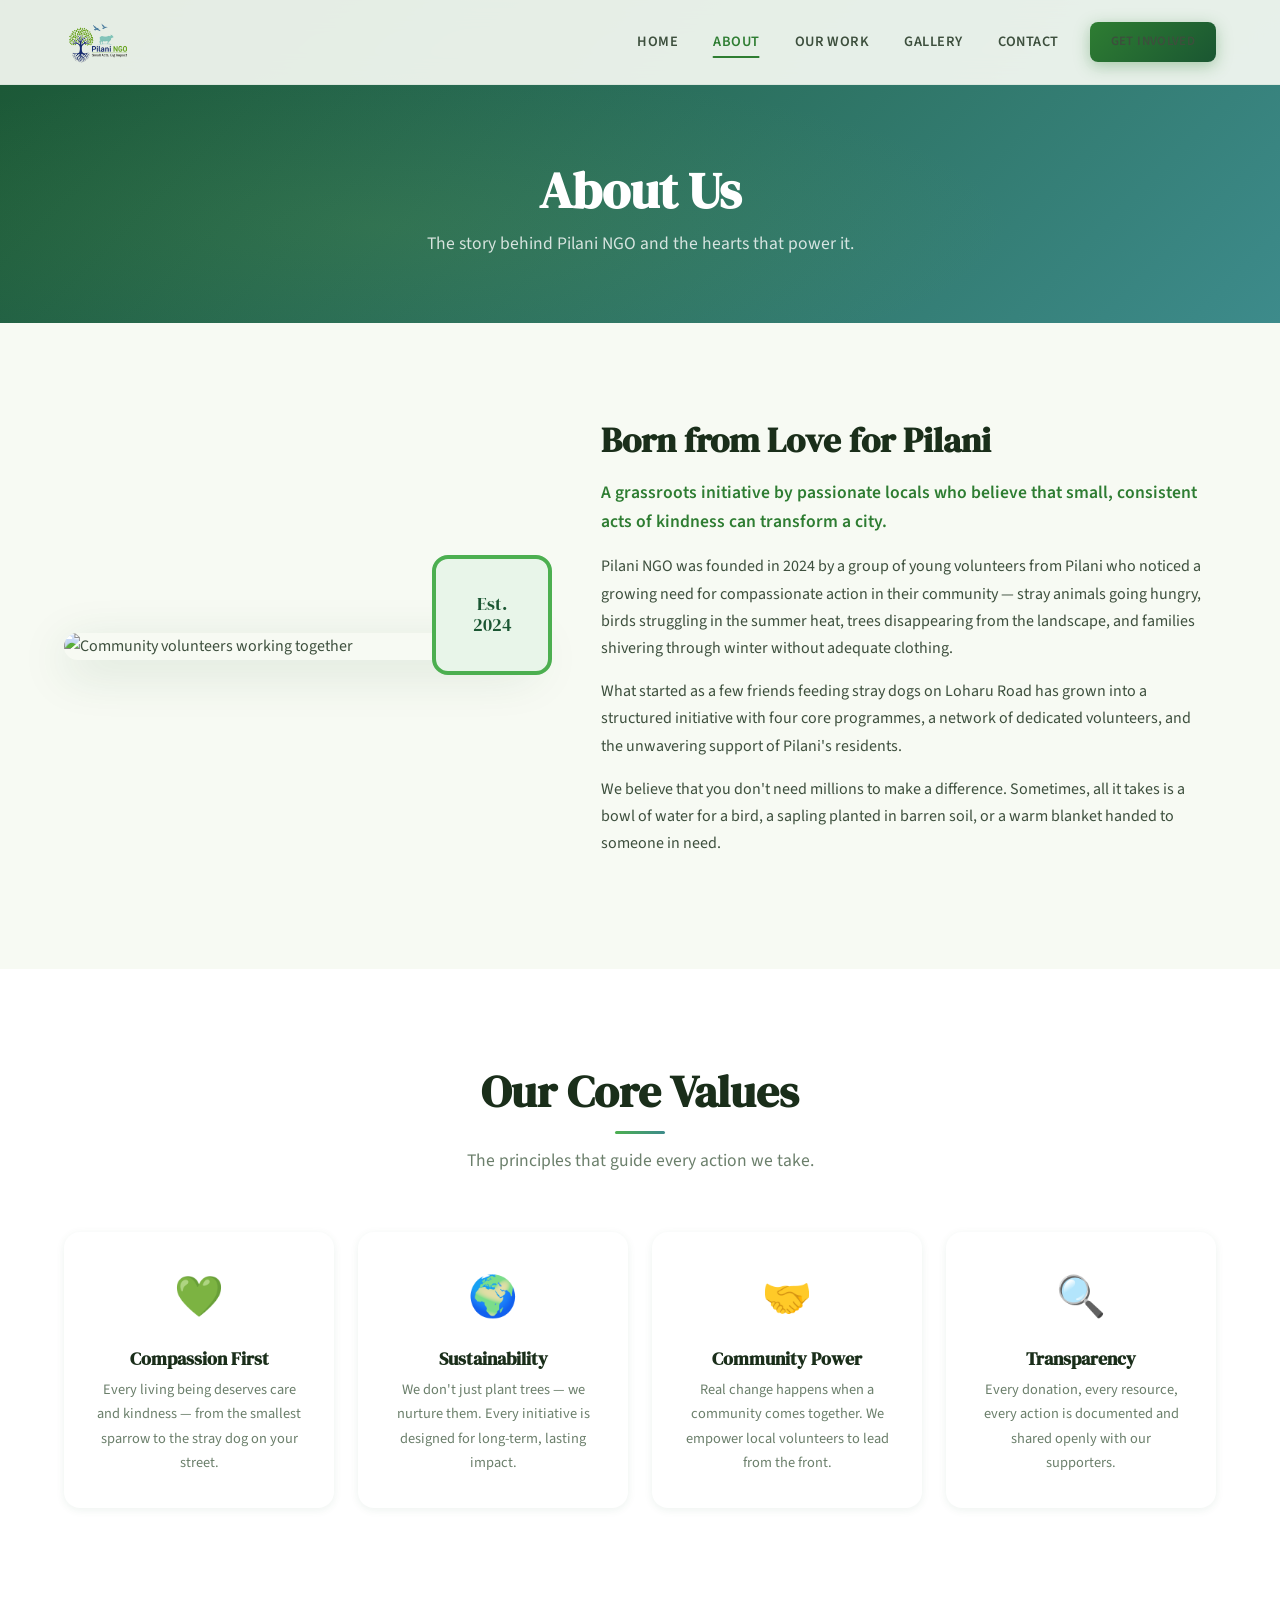
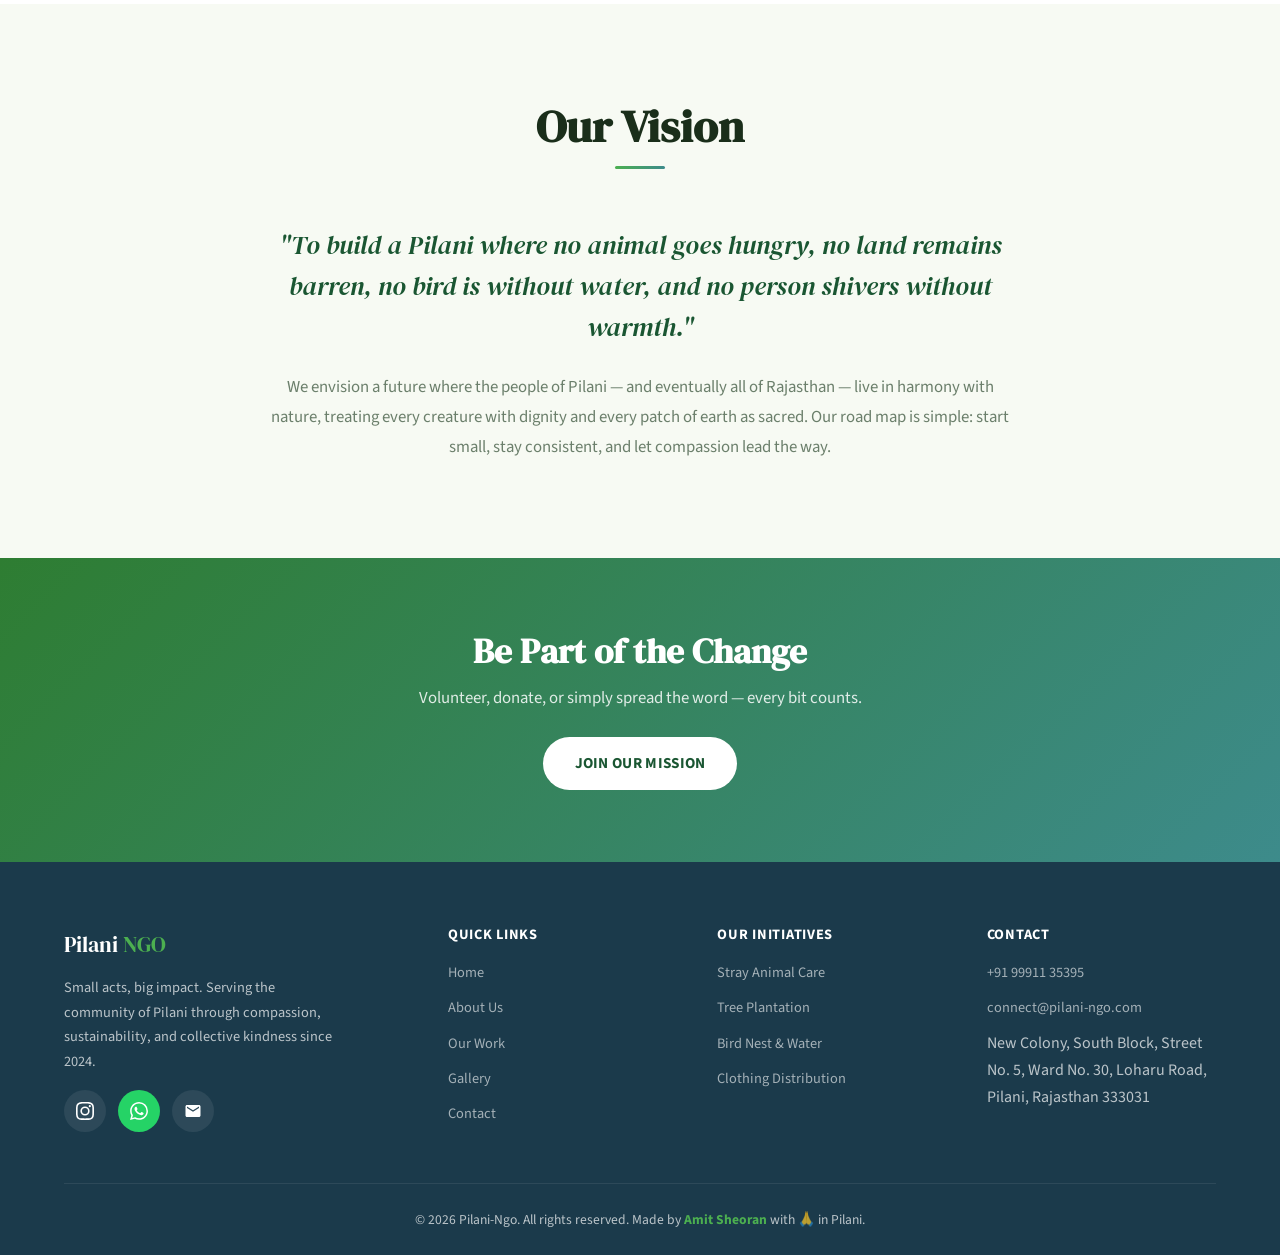
==== about.html @ 616c3ffb "Add files via upload" ====
<!DOCTYPE html>
<html lang="en">
<head>
  <meta charset="UTF-8">
  <meta name="viewport" content="width=device-width, initial-scale=1.0">
  <meta name="description" content="Learn about Pilani NGO — our story, mission, vision, and the values that drive our community work in Pilani, Rajasthan.">
  <title>About Us — Pilani NGO</title>
  <link rel="stylesheet" href="style.css">
  <link rel="icon" href="logo.png">
</head>
<body>
  <header class="site-header" role="banner">
    <div class="header-inner">
      <a href="index.html" class="logo" aria-label="Pilani NGO Home">
        <img src="logo.png" alt="Pilani NGO Logo">
      </a>
      <nav class="main-nav" role="navigation" aria-label="Main navigation">
        <a href="index.html">Home</a><a href="about.html">About</a><a href="work.html">Our Work</a><a href="gallery.html">Gallery</a><a href="contact.html">Contact</a>
        <span class="nav-cta"><a href="contact.html" class="btn btn-primary">Get Involved</a></span>
      </nav>
      <button class="hamburger" aria-label="Toggle navigation menu"><span></span><span></span><span></span></button>
    </div>
    <div class="nav-overlay"></div>
  </header>

  <section class="page-hero">
    <div class="page-hero-content"><h1>About Us</h1><p>The story behind Pilani NGO and the hearts that power it.</p></div>
  </section>

  <section class="section-padding">
    <div class="container">
      <div class="about-grid">
        <div class="about-image fade-in-left">
          <img src="https://images.unsplash.com/photo-1559027615-cd4628902d4a?w=600&q=80" alt="Community volunteers working together">
          <div class="about-image-accent">Est.<br>2024</div>
        </div>
        <div class="about-text fade-in-right">
          <h2>Born from Love for Pilani</h2>
          <p class="lead">A grassroots initiative by passionate locals who believe that small, consistent acts of kindness can transform a city.</p>
          <p>Pilani NGO was founded in 2024 by a group of young volunteers from Pilani who noticed a growing need for compassionate action in their community — stray animals going hungry, birds struggling in the summer heat, trees disappearing from the landscape, and families shivering through winter without adequate clothing.</p>
          <p>What started as a few friends feeding stray dogs on Loharu Road has grown into a structured initiative with four core programmes, a network of dedicated volunteers, and the unwavering support of Pilani's residents.</p>
          <p>We believe that you don't need millions to make a difference. Sometimes, all it takes is a bowl of water for a bird, a sapling planted in barren soil, or a warm blanket handed to someone in need.</p>
        </div>
      </div>
    </div>
  </section>

  <section class="section-padding" style="background:var(--white);">
    <div class="container">
      <div class="section-heading fade-in"><h2>Our Core Values</h2><p>The principles that guide every action we take.</p></div>
      <div class="values-grid">
        <div class="value-card fade-in"><div class="value-icon">💚</div><h3>Compassion First</h3><p>Every living being deserves care and kindness — from the smallest sparrow to the stray dog on your street.</p></div>
        <div class="value-card fade-in"><div class="value-icon">🌍</div><h3>Sustainability</h3><p>We don't just plant trees — we nurture them. Every initiative is designed for long-term, lasting impact.</p></div>
        <div class="value-card fade-in"><div class="value-icon">🤝</div><h3>Community Power</h3><p>Real change happens when a community comes together. We empower local volunteers to lead from the front.</p></div>
        <div class="value-card fade-in"><div class="value-icon">🔍</div><h3>Transparency</h3><p>Every donation, every resource, every action is documented and shared openly with our supporters.</p></div>
      </div>
    </div>
  </section>

  <section class="section-padding">
    <div class="container">
      <div class="section-heading fade-in"><h2>Our Vision</h2></div>
      <div style="max-width:750px; margin:0 auto; text-align:center;" class="fade-in">
        <blockquote style="font-family:var(--font-heading); font-style:italic; font-size:clamp(1.2rem,2.5vw,1.6rem); color:var(--green-dark); line-height:1.6; margin-bottom:1.5rem;">
          "To build a Pilani where no animal goes hungry, no land remains barren, no bird is without water, and no person shivers without warmth."
        </blockquote>
        <p style="color:var(--text-light); font-size:1.05rem; line-height:1.8;">We envision a future where the people of Pilani — and eventually all of Rajasthan — live in harmony with nature, treating every creature with dignity and every patch of earth as sacred. Our road map is simple: start small, stay consistent, and let compassion lead the way.</p>
      </div>
    </div>
  </section>

  <section class="cta-banner">
    <div class="container fade-in"><h2>Be Part of the Change</h2><p>Volunteer, donate, or simply spread the word — every bit counts.</p><a href="contact.html" class="btn btn-white">Join Our Mission</a></div>
  </section>

  <footer class="site-footer" role="contentinfo">
    <div class="container">
      <div class="footer-grid">
        <div class="footer-brand">
          <div class="logo-text">Pilani <span class="green">NGO</span></div>
          <p>Small acts, big impact. Serving the community of Pilani through compassion, sustainability, and collective kindness since 2024.</p>
          <div class="social-icons" style="margin-top:1rem;">
            <a href="https://www.instagram.com/pilani_ngo" target="_blank" class="social-icon" aria-label="Instagram"><svg viewBox="0 0 24 24"><path d="M12 2.163c3.204 0 3.584.012 4.85.07 3.252.148 4.771 1.691 4.919 4.919.058 1.265.069 1.645.069 4.849 0 3.205-.012 3.584-.069 4.849-.149 3.225-1.664 4.771-4.919 4.919-1.266.058-1.644.07-4.85.07-3.204 0-3.584-.012-4.849-.07-3.26-.149-4.771-1.699-4.919-4.92-.058-1.265-.07-1.644-.07-4.849 0-3.204.013-3.583.07-4.849.149-3.227 1.664-4.771 4.919-4.919 1.266-.057 1.645-.069 4.849-.069zM12 0C8.741 0 8.333.014 7.053.072 2.695.272.273 2.69.073 7.052.014 8.333 0 8.741 0 12c0 3.259.014 3.668.072 4.948.2 4.358 2.618 6.78 6.98 6.98C8.333 23.986 8.741 24 12 24c3.259 0 3.668-.014 4.948-.072 4.354-.2 6.782-2.618 6.979-6.98.059-1.28.073-1.689.073-4.948 0-3.259-.014-3.667-.072-4.947-.196-4.354-2.617-6.78-6.979-6.98C15.668.014 15.259 0 12 0zm0 5.838a6.162 6.162 0 100 12.324 6.162 6.162 0 000-12.324zM12 16a4 4 0 110-8 4 4 0 010 8zm6.406-11.845a1.44 1.44 0 100 2.881 1.44 1.44 0 000-2.881z"/></svg></a>
            <a href="https://wa.me/919991135395" class="social-icon" aria-label="WhatsApp" style="background:#25D366;"><svg viewBox="0 0 24 24"><path d="M17.472 14.382c-.297-.149-1.758-.867-2.03-.967-.273-.099-.471-.148-.67.15-.197.297-.767.966-.94 1.164-.173.199-.347.223-.644.075-.297-.15-1.255-.463-2.39-1.475-.883-.788-1.48-1.761-1.653-2.059-.173-.297-.018-.458.13-.606.134-.133.298-.347.446-.52.149-.174.198-.298.298-.497.099-.198.05-.371-.025-.52-.075-.149-.669-1.612-.916-2.207-.242-.579-.487-.5-.669-.51-.173-.008-.371-.01-.57-.01-.198 0-.52.074-.792.372-.272.297-1.04 1.016-1.04 2.479 0 1.462 1.065 2.875 1.213 3.074.149.198 2.096 3.2 5.077 4.487.709.306 1.262.489 1.694.625.712.227 1.36.195 1.871.118.571-.085 1.758-.719 2.006-1.413.248-.694.248-1.289.173-1.413-.074-.124-.272-.198-.57-.347m-5.421 7.403h-.004a9.87 9.87 0 01-5.031-1.378l-.361-.214-3.741.982.998-3.648-.235-.374a9.86 9.86 0 01-1.51-5.26c.001-5.45 4.436-9.884 9.888-9.884 2.64 0 5.122 1.03 6.988 2.898a9.825 9.825 0 012.893 6.994c-.003 5.45-4.437 9.884-9.885 9.884m8.413-18.297A11.815 11.815 0 0012.05 0C5.495 0 .16 5.335.157 11.892c0 2.096.547 4.142 1.588 5.945L.057 24l6.305-1.654a11.882 11.882 0 005.683 1.448h.005c6.554 0 11.89-5.335 11.893-11.893a11.821 11.821 0 00-3.48-8.413z"/></svg></a>
            <a href="mailto:connect@pilani-ngo.com" class="social-icon" aria-label="Email"><svg viewBox="0 0 24 24"><path d="M20 4H4c-1.1 0-2 .9-2 2v12c0 1.1.9 2 2 2h16c1.1 0 2-.9 2-2V6c0-1.1-.9-2-2-2zm0 4l-8 5-8-5V6l8 5 8-5v2z"/></svg></a>
          </div>
        </div>
        <div class="footer-col">
          <h4>Quick Links</h4>
          <ul><li><a href="index.html">Home</a></li><li><a href="about.html">About Us</a></li><li><a href="work.html">Our Work</a></li><li><a href="gallery.html">Gallery</a></li><li><a href="contact.html">Contact</a></li></ul>
        </div>
        <div class="footer-col">
          <h4>Our Initiatives</h4>
          <ul><li><a href="work.html">Stray Animal Care</a></li><li><a href="work.html">Tree Plantation</a></li><li><a href="work.html">Bird Nest & Water</a></li><li><a href="work.html">Clothing Distribution</a></li></ul>
        </div>
        <div class="footer-col">
          <h4>Contact</h4>
          <ul>
            <li><a href="tel:+919991135395">+91 99911 35395</a></li>
            <li><a href="mailto:connect@pilani-ngo.com">connect@pilani-ngo.com</a></li>
            <li>New Colony, South Block, Street No. 5, Ward No. 30, Loharu Road, Pilani, Rajasthan 333031</li>
          </ul>
        </div>
      </div>
      <div class="footer-bottom">
        <p>&copy; 2026 Pilani-Ngo. All rights reserved. Made by <a href="https://www.linkedin.com/in/amit-sheoran" target="_blank">Amit Sheoran</a> with 🙏 in Pilani.</p>
      </div>
    </div>
  </footer>
  <script src="script.js"></script></body></html>
---- style.css ----
/* ═══════════════════════════════════════════════
   PILANI NGO — "Small Acts, Big Impact"
   Nature-inspired design with earthy greens & teals
   ═══════════════════════════════════════════════ */

@import url('https://fonts.googleapis.com/css2?family=DM+Serif+Display:ital@0;1&family=Source+Sans+3:wght@300;400;600;700&display=swap');

:root {
  --green-dark: #1a5632;
  --green: #2E7D32;
  --green-light: #4CAF50;
  --green-pale: #e8f5e9;
  --teal: #3d8b8b;
  --teal-light: #5ba4a4;
  --navy: #1B3A4B;
  --lime: #7CB342;
  --cream: #f7faf3;
  --white: #ffffff;
  --text-dark: #1a2e1a;
  --text-body: #3d4f3d;
  --text-light: #6b7f6b;
  --shadow-sm: 0 2px 8px rgba(26,86,50,0.08);
  --shadow-md: 0 6px 24px rgba(26,86,50,0.12);
  --shadow-lg: 0 12px 48px rgba(26,86,50,0.15);
  --radius-sm: 8px;
  --radius-md: 16px;
  --radius-lg: 24px;
  --radius-xl: 40px;
  --font-heading: 'DM Serif Display', Georgia, serif;
  --font-body: 'Source Sans 3', 'Segoe UI', sans-serif;
  --transition: 0.35s cubic-bezier(0.25, 0.46, 0.45, 0.94);
  --max-width: 1200px;
}

*, *::before, *::after { margin: 0; padding: 0; box-sizing: border-box; }

html { scroll-behavior: smooth; font-size: 16px; }

body {
  font-family: var(--font-body);
  color: var(--text-body);
  background: var(--cream);
  line-height: 1.7;
  -webkit-font-smoothing: antialiased;
  overflow-x: hidden;
}

img { max-width: 100%; height: auto; display: block; }
a { color: var(--green); text-decoration: none; transition: color var(--transition); }
a:hover { color: var(--green-dark); }
h1,h2,h3,h4,h5 { font-family: var(--font-heading); color: var(--text-dark); line-height: 1.2; }

.container { width: 90%; max-width: var(--max-width); margin: 0 auto; }
.section-padding { padding: 6rem 0; }

/* ── Section Headings ─────────────────────── */
.section-heading { text-align: center; margin-bottom: 3.5rem; }
.section-heading h2 {
  font-size: clamp(1.8rem, 4vw, 2.8rem);
  margin-bottom: 0.75rem;
}
.section-heading h2::after {
  content: ''; display: block; width: 50px; height: 3px;
  background: linear-gradient(90deg, var(--green-light), var(--teal));
  margin: 0.75rem auto 0; border-radius: 2px;
}
.section-heading p { color: var(--text-light); font-size: 1.1rem; max-width: 580px; margin: 0 auto; }

/* ── Buttons ──────────────────────────────── */
.btn {
  display: inline-flex; align-items: center; gap: 0.5rem;
  padding: 0.85rem 2rem; border-radius: var(--radius-xl);
  font-family: var(--font-body); font-size: 0.95rem; font-weight: 700;
  letter-spacing: 0.02em; cursor: pointer; border: none;
  transition: all var(--transition); text-transform: uppercase;
}
.btn-primary {
  background: linear-gradient(135deg, var(--green), var(--green-dark));
  color: var(--white); box-shadow: 0 4px 16px rgba(46,125,50,0.35);
}
.btn-primary:hover { transform: translateY(-2px); box-shadow: 0 6px 24px rgba(46,125,50,0.45); color: var(--white); }
.btn-outline { background: transparent; color: var(--green); border: 2px solid var(--green); }
.btn-outline:hover { background: var(--green); color: var(--white); }
.btn-white { background: var(--white); color: var(--green-dark); }
.btn-white:hover { background: var(--cream); transform: translateY(-2px); }

/* ── Animations ───────────────────────────── */
.fade-in { opacity: 0; transform: translateY(30px); transition: opacity 0.7s ease, transform 0.7s ease; }
.fade-in.visible { opacity: 1; transform: translateY(0); }
.fade-in-left { opacity: 0; transform: translateX(-40px); transition: opacity 0.7s ease, transform 0.7s ease; }
.fade-in-left.visible { opacity: 1; transform: translateX(0); }
.fade-in-right { opacity: 0; transform: translateX(40px); transition: opacity 0.7s ease, transform 0.7s ease; }
.fade-in-right.visible { opacity: 1; transform: translateX(0); }

/* ═══════════════════════════════════════════════
   HEADER
   ═══════════════════════════════════════════════ */
.site-header {
  position: fixed; top: 0; left: 0; right: 0; z-index: 1000;
  background: rgba(247, 250, 243, 0.92); backdrop-filter: blur(14px);
  -webkit-backdrop-filter: blur(14px);
  border-bottom: 1px solid rgba(26,86,50,0.06);
  transition: all var(--transition);
}
.site-header.scrolled { box-shadow: var(--shadow-md); }

.header-inner {
  display: flex; align-items: center; justify-content: space-between;
  padding: 0.5rem 0; max-width: var(--max-width); width: 90%; margin: 0 auto;
}
.logo { display: flex; align-items: center; gap: 0.5rem; }
.logo img { height: 68px; width: auto; }
.logo-text { font-family: var(--font-heading); font-size: 1.35rem; color: var(--navy); }
.logo-text .green { color: var(--green-light); }

.main-nav { display: flex; align-items: center; gap: 0.2rem; }
.main-nav a {
  padding: 0.5rem 1rem; color: var(--text-body); font-size: 0.9rem;
  font-weight: 600; letter-spacing: 0.03em; text-transform: uppercase;
  border-radius: var(--radius-sm); transition: all var(--transition); position: relative;
}
.main-nav a::after {
  content: ''; position: absolute; bottom: 4px; left: 50%;
  transform: translateX(-50%); width: 0; height: 2px;
  background: var(--green); border-radius: 1px; transition: width var(--transition);
}
.main-nav a:hover::after, .main-nav a.active::after { width: 60%; }
.main-nav a.active { color: var(--green); }
.nav-cta { margin-left: 0.75rem; }
.nav-cta .btn { padding: 0.55rem 1.3rem; font-size: 0.8rem; }

.hamburger {
  display: none; flex-direction: column; gap: 5px; cursor: pointer;
  background: none; border: none; padding: 8px; z-index: 1001;
}
.hamburger span { display: block; width: 26px; height: 2.5px; background: var(--navy); border-radius: 2px; transition: all 0.3s ease; }
.hamburger.active span:nth-child(1) { transform: rotate(45deg) translate(5px, 5px); }
.hamburger.active span:nth-child(2) { opacity: 0; }
.hamburger.active span:nth-child(3) { transform: rotate(-45deg) translate(6px, -6px); }

@media (max-width: 768px) {
  .hamburger { display: flex; }
  .main-nav {
    position: fixed; top: 0; right: -100%; width: 75%; max-width: 320px;
    height: 100vh; background: var(--cream); flex-direction: column;
    align-items: flex-start; padding: 5rem 2rem 2rem; gap: 0.25rem;
    box-shadow: -4px 0 30px rgba(0,0,0,0.15);
    transition: right 0.4s cubic-bezier(0.25,0.46,0.45,0.94);
  }
  .main-nav.open { right: 0; }
  .main-nav a { font-size: 1rem; padding: 0.75rem 0.5rem; width: 100%; }
  .nav-cta { margin-left: 0; margin-top: 1rem; width: 100%; }
  .nav-cta .btn { width: 100%; justify-content: center; }
  .nav-overlay { display: none; position: fixed; inset: 0; background: rgba(0,0,0,0.4); z-index: 999; }
  .nav-overlay.show { display: block; }
}

/* ═══════════════════════════════════════════════
   HERO
   ═══════════════════════════════════════════════ */
.hero {
  position: relative; min-height: 100vh; display: flex;
  align-items: center; overflow: hidden;
}
.hero-bg {
  position: absolute; inset: 0;
  background: linear-gradient(135deg, #1a5632 0%, #2E7D32 30%, #3d8b8b 70%, #4CAF50 100%);
}
.hero-bg::before {
  content: ''; position: absolute; inset: 0;
  background:
    radial-gradient(ellipse at 20% 80%, rgba(124,179,66,0.15) 0%, transparent 50%),
    radial-gradient(ellipse at 80% 20%, rgba(61,139,139,0.2) 0%, transparent 50%);
}
/* Floating leaf particles */
.hero-bg::after {
  content: '🌿'; position: absolute; font-size: 8rem; opacity: 0.04;
  top: 10%; right: 5%; animation: floatLeaf 8s ease-in-out infinite;
  pointer-events: none;
}
@keyframes floatLeaf {
  0%, 100% { transform: translateY(0) rotate(0deg); }
  50% { transform: translateY(-20px) rotate(8deg); }
}

.hero-inner {
  position: relative; z-index: 2; display: grid;
  grid-template-columns: 1fr 1fr; gap: 4rem; align-items: center;
  max-width: var(--max-width); width: 90%; margin: 0 auto;
  padding: 6rem 0 4rem;
}
.hero-content { animation: heroFade 1.2s ease forwards; }
@keyframes heroFade { from { opacity: 0; transform: translateY(30px); } to { opacity: 1; transform: translateY(0); } }

.hero-badge {
  display: inline-flex; align-items: center; gap: 0.4rem;
  padding: 0.4rem 1rem; background: rgba(255,255,255,0.12);
  border: 1px solid rgba(255,255,255,0.2); border-radius: var(--radius-xl);
  color: rgba(255,255,255,0.9); font-size: 0.85rem; font-weight: 600;
  margin-bottom: 1.25rem; letter-spacing: 0.03em;
}
.hero h1 {
  font-size: clamp(2.4rem, 5vw, 3.6rem); color: var(--white);
  margin-bottom: 1rem; line-height: 1.1;
}
.hero h1 em { color: var(--lime); font-style: italic; }
.hero-subtitle {
  font-size: 1.15rem; color: rgba(255,255,255,0.85);
  margin-bottom: 2rem; font-weight: 300; line-height: 1.7; max-width: 480px;
}
.hero-buttons { display: flex; gap: 1rem; flex-wrap: wrap; }

.hero-image {
  display: flex; justify-content: center; align-items: center;
  animation: heroFade 1.4s ease forwards;
}
.hero-image img {
  max-width: 380px; width: 100%; filter: drop-shadow(0 20px 40px rgba(0,0,0,0.2));
  animation: floatLogo 4s ease-in-out infinite;
}
@keyframes floatLogo {
  0%, 100% { transform: translateY(0); }
  50% { transform: translateY(-12px); }
}

.hero-stats {
  position: relative; z-index: 2; display: grid;
  grid-template-columns: repeat(4, 1fr); gap: 1.5rem;
  max-width: var(--max-width); width: 90%; margin: -3rem auto 0;
  padding: 0 0 2rem;
}
.stat-card {
  background: rgba(255,255,255,0.12); backdrop-filter: blur(10px);
  border: 1px solid rgba(255,255,255,0.15); border-radius: var(--radius-md);
  padding: 1.5rem; text-align: center; transition: all var(--transition);
}
.stat-card:hover { background: rgba(255,255,255,0.18); transform: translateY(-3px); }
.stat-number { font-family: var(--font-heading); font-size: 2.2rem; color: var(--white); }
.stat-label { color: rgba(255,255,255,0.7); font-size: 0.85rem; font-weight: 600; text-transform: uppercase; letter-spacing: 0.05em; }

@media (max-width: 768px) {
  .hero-inner { grid-template-columns: 1fr; text-align: center; padding: 8rem 0 3rem; gap: 2rem; }
  .hero-subtitle { margin: 0 auto 2rem; }
  .hero-buttons { justify-content: center; }
  .hero-image img { max-width: 240px; }
  .hero-stats { grid-template-columns: repeat(2, 1fr); margin-top: -2rem; }
}

/* ═══════════════════════════════════════════════
   PAGE HERO (inner pages)
   ═══════════════════════════════════════════════ */
.page-hero {
  position: relative; padding: 10rem 0 4rem; text-align: center; overflow: hidden;
  background: linear-gradient(135deg, var(--green-dark) 0%, var(--teal) 100%);
}
.page-hero::before {
  content: ''; position: absolute; inset: 0;
  background: radial-gradient(ellipse at 30% 70%, rgba(124,179,66,0.12) 0%, transparent 50%);
}
.page-hero-content { position: relative; z-index: 2; animation: heroFade 1s ease forwards; }
.page-hero h1 { font-size: clamp(2rem, 4.5vw, 3.2rem); color: var(--white); margin-bottom: 0.5rem; }
.page-hero p { color: rgba(255,255,255,0.8); font-size: 1.1rem; }

/* ═══════════════════════════════════════════════
   MISSION CARDS
   ═══════════════════════════════════════════════ */
.mission-grid {
  display: grid; grid-template-columns: repeat(auto-fit, minmax(260px, 1fr)); gap: 2rem;
}
.mission-card {
  background: var(--white); border-radius: var(--radius-lg); overflow: hidden;
  box-shadow: var(--shadow-sm); transition: all var(--transition); position: relative;
}
.mission-card::before {
  content: ''; position: absolute; top: 0; left: 0; right: 0; height: 4px;
  background: linear-gradient(90deg, var(--green-light), var(--teal));
  transform: scaleX(0); transform-origin: left; transition: transform var(--transition);
}
.mission-card:hover::before { transform: scaleX(1); }
.mission-card:hover { transform: translateY(-6px); box-shadow: var(--shadow-lg); }

.mission-card-img { height: 200px; overflow: hidden; }
.mission-card-img img { width: 100%; height: 100%; object-fit: cover; transition: transform 0.5s ease; }
.mission-card:hover .mission-card-img img { transform: scale(1.06); }

.mission-card-body { padding: 1.5rem; }
.mission-card-icon {
  width: 50px; height: 50px; border-radius: 50%;
  background: var(--green-pale); display: flex; align-items: center;
  justify-content: center; margin-bottom: 1rem; font-size: 1.4rem;
}
.mission-card h3 { font-size: 1.2rem; margin-bottom: 0.5rem; }
.mission-card p { color: var(--text-light); font-size: 0.95rem; line-height: 1.6; }

/* ═══════════════════════════════════════════════
   IMPACT / STATS SECTION
   ═══════════════════════════════════════════════ */
.impact-section {
  background: linear-gradient(135deg, var(--green-dark), var(--teal));
  position: relative; overflow: hidden;
}
.impact-section::before {
  content: ''; position: absolute; top: -100px; right: -100px;
  width: 300px; height: 300px; border-radius: 50%;
  background: rgba(124,179,66,0.08);
}
.impact-grid {
  display: grid; grid-template-columns: repeat(auto-fit, minmax(200px, 1fr)); gap: 2rem;
}
.impact-card { text-align: center; padding: 2rem 1rem; }
.impact-number {
  font-family: var(--font-heading); font-size: clamp(2.5rem, 5vw, 3.5rem);
  color: var(--white); margin-bottom: 0.25rem;
}
.impact-label {
  color: rgba(255,255,255,0.7); font-size: 0.95rem; font-weight: 600;
  text-transform: uppercase; letter-spacing: 0.04em;
}

/* ═══════════════════════════════════════════════
   ABOUT PAGE
   ═══════════════════════════════════════════════ */
.about-grid {
  display: grid; grid-template-columns: 1fr 1.3fr; gap: 4rem; align-items: center;
}
.about-image { position: relative; }
.about-image img {
  border-radius: var(--radius-lg); box-shadow: var(--shadow-lg);
  width: 100%; height: auto; object-fit: cover;
}
.about-image-accent {
  position: absolute; bottom: -15px; right: -15px;
  width: 120px; height: 120px; border-radius: var(--radius-md);
  background: var(--green-pale); border: 4px solid var(--green-light);
  display: flex; align-items: center; justify-content: center;
  font-family: var(--font-heading); font-size: 1.1rem;
  color: var(--green-dark); text-align: center; line-height: 1.2; padding: 0.5rem;
}
.about-text h2 { font-size: clamp(1.6rem, 3vw, 2.2rem); margin-bottom: 1rem; }
.about-text .lead { font-size: 1.1rem; color: var(--green); font-weight: 600; margin-bottom: 1rem; }
.about-text p { margin-bottom: 1rem; }

.values-grid {
  display: grid; grid-template-columns: repeat(auto-fit, minmax(250px, 1fr)); gap: 1.5rem;
}
.value-card {
  background: var(--white); border-radius: var(--radius-md); padding: 2rem;
  box-shadow: var(--shadow-sm); text-align: center; transition: all var(--transition);
}
.value-card:hover { transform: translateY(-4px); box-shadow: var(--shadow-md); }
.value-icon { font-size: 2.5rem; margin-bottom: 1rem; }
.value-card h3 { font-size: 1.15rem; margin-bottom: 0.5rem; }
.value-card p { color: var(--text-light); font-size: 0.9rem; }

@media (max-width: 768px) {
  .about-grid { grid-template-columns: 1fr; gap: 2rem; }
}

/* ═══════════════════════════════════════════════
   GALLERY
   ═══════════════════════════════════════════════ */
.gallery-grid {
  display: grid; grid-template-columns: repeat(auto-fill, minmax(300px, 1fr)); gap: 1.25rem;
}
.gallery-item {
  position: relative; border-radius: var(--radius-md); overflow: hidden;
  cursor: pointer; aspect-ratio: 4/3;
}
.gallery-item img { width: 100%; height: 100%; object-fit: cover; transition: transform 0.5s ease; }
.gallery-item:hover img { transform: scale(1.06); }
.gallery-caption {
  position: absolute; bottom: 0; left: 0; right: 0;
  padding: 2.5rem 1rem 1rem;
  background: linear-gradient(transparent, rgba(26,86,50,0.85));
  color: var(--white); font-size: 0.9rem; font-weight: 600;
  transform: translateY(100%); transition: transform 0.4s ease;
}
.gallery-item:hover .gallery-caption { transform: translateY(0); }

/* Lightbox */
.lightbox {
  display: none; position: fixed; inset: 0; z-index: 2000;
  background: rgba(0,0,0,0.92); align-items: center; justify-content: center; padding: 2rem;
}
.lightbox.active { display: flex; }
.lightbox img { max-width: 90vw; max-height: 85vh; border-radius: var(--radius-md); animation: lbIn 0.3s ease; }
@keyframes lbIn { from { opacity: 0; transform: scale(0.9); } to { opacity: 1; transform: scale(1); } }
.lightbox-close {
  position: absolute; top: 1.5rem; right: 1.5rem; width: 44px; height: 44px;
  border-radius: 50%; background: rgba(255,255,255,0.1); border: none;
  cursor: pointer; display: flex; align-items: center; justify-content: center; transition: background 0.3s;
}
.lightbox-close:hover { background: rgba(255,255,255,0.2); }
.lightbox-close svg { width: 24px; height: 24px; stroke: var(--white); }
.lightbox-nav {
  position: absolute; top: 50%; transform: translateY(-50%);
  width: 48px; height: 48px; border-radius: 50%;
  background: rgba(255,255,255,0.1); border: none; cursor: pointer;
  display: flex; align-items: center; justify-content: center; transition: background 0.3s;
}
.lightbox-nav:hover { background: rgba(255,255,255,0.2); }
.lightbox-nav svg { width: 24px; height: 24px; stroke: var(--white); }
.lightbox-prev { left: 1.5rem; }
.lightbox-next { right: 1.5rem; }

/* ═══════════════════════════════════════════════
   CONTACT
   ═══════════════════════════════════════════════ */
.contact-grid { display: grid; grid-template-columns: 1.2fr 1fr; gap: 3rem; }
.contact-form {
  background: var(--white); border-radius: var(--radius-lg);
  padding: 2.5rem; box-shadow: var(--shadow-sm);
}
.form-group { margin-bottom: 1.25rem; }
.form-group label {
  display: block; font-size: 0.85rem; font-weight: 700; color: var(--text-dark);
  margin-bottom: 0.4rem; text-transform: uppercase; letter-spacing: 0.05em;
}
.form-group input, .form-group select, .form-group textarea {
  width: 100%; padding: 0.8rem 1rem; border: 2px solid #e0e8e0;
  border-radius: var(--radius-sm); font-family: var(--font-body);
  font-size: 0.95rem; color: var(--text-dark); background: var(--cream);
  transition: border-color var(--transition), box-shadow var(--transition);
}
.form-group input:focus, .form-group select:focus, .form-group textarea:focus {
  outline: none; border-color: var(--green); box-shadow: 0 0 0 3px rgba(46,125,50,0.12);
}
.form-group textarea { resize: vertical; min-height: 120px; }
.form-group .error-msg { color: #d44; font-size: 0.8rem; margin-top: 0.3rem; display: none; }
.form-group.error input, .form-group.error textarea { border-color: #d44; }
.form-group.error .error-msg { display: block; }
.form-row { display: grid; grid-template-columns: 1fr 1fr; gap: 1rem; }
.form-success { display: none; text-align: center; padding: 2rem; }
.form-success h3 { margin-bottom: 0.5rem; }
.form-success p { color: var(--text-light); }

.contact-sidebar h3 { font-size: 1.3rem; margin-bottom: 1.5rem; }
.contact-info-list { list-style: none; margin-bottom: 2rem; }
.contact-info-list li {
  display: flex; align-items: flex-start; gap: 0.75rem;
  margin-bottom: 1.25rem; font-size: 0.95rem;
}
.contact-info-list li .icon-circle {
  width: 42px; height: 42px; border-radius: 50%; background: var(--green-pale);
  display: flex; align-items: center; justify-content: center; flex-shrink: 0;
  font-size: 1.1rem;
}
.contact-info-list li strong {
  display: block; color: var(--text-dark); font-size: 0.8rem;
  text-transform: uppercase; letter-spacing: 0.04em;
}
.map-container { border-radius: var(--radius-md); overflow: hidden; box-shadow: var(--shadow-sm); margin-top: 1.5rem; }
.map-container iframe { width: 100%; height: 250px; border: 0; }

@media (max-width: 768px) {
  .contact-grid { grid-template-columns: 1fr; }
  .form-row { grid-template-columns: 1fr; }
}

/* ═══════════════════════════════════════════════
   CTA BANNER
   ═══════════════════════════════════════════════ */
.cta-banner {
  background: linear-gradient(135deg, var(--green), var(--teal));
  padding: 4.5rem 0; text-align: center;
}
.cta-banner h2 { color: var(--white); font-size: clamp(1.5rem, 3vw, 2.2rem); margin-bottom: 0.75rem; }
.cta-banner p { color: rgba(255,255,255,0.85); font-size: 1.05rem; margin-bottom: 1.5rem; }

/* ═══════════════════════════════════════════════
   TESTIMONIALS
   ═══════════════════════════════════════════════ */
.testimonial-grid {
  display: grid; grid-template-columns: repeat(auto-fit, minmax(300px, 1fr)); gap: 2rem;
}
.testimonial-card {
  background: var(--white); border-radius: var(--radius-lg);
  padding: 2rem; box-shadow: var(--shadow-sm); transition: all var(--transition);
}
.testimonial-card:hover { transform: translateY(-4px); box-shadow: var(--shadow-md); }
.testimonial-quote {
  font-family: var(--font-heading); font-style: italic; font-size: 1.05rem;
  color: var(--text-body); line-height: 1.7; margin-bottom: 1.5rem;
  position: relative; padding-left: 1.5rem;
}
.testimonial-quote::before {
  content: '"'; position: absolute; left: 0; top: -8px; font-size: 3rem;
  color: var(--green-light); font-family: var(--font-heading); line-height: 1;
}
.testimonial-author { display: flex; align-items: center; gap: 0.5rem; font-weight: 700; color: var(--text-dark); font-size: 0.9rem; }

/* ═══════════════════════════════════════════════
   FOOTER
   ═══════════════════════════════════════════════ */
.site-footer {
  background: var(--navy); color: rgba(255,255,255,0.7); padding: 4rem 0 0;
}
.footer-grid {
  display: grid; grid-template-columns: 1.5fr 1fr 1fr 1fr; gap: 2.5rem; margin-bottom: 3rem;
}
.footer-brand .logo-text { color: var(--white); font-size: 1.4rem; margin-bottom: 0.75rem; }
.footer-brand .logo-text .green { color: var(--green-light); }
.footer-brand p { font-size: 0.9rem; line-height: 1.7; max-width: 280px; }

.footer-col h4 {
  color: var(--white); font-size: 0.9rem; margin-bottom: 1rem;
  font-family: var(--font-body); font-weight: 700;
  text-transform: uppercase; letter-spacing: 0.05em;
}
.footer-col ul { list-style: none; }
.footer-col ul li { margin-bottom: 0.5rem; }
.footer-col ul a { color: rgba(255,255,255,0.6); font-size: 0.9rem; transition: color var(--transition); }
.footer-col ul a:hover { color: var(--green-light); }

.social-icons { display: flex; gap: 0.75rem; }
.social-icon {
  width: 42px; height: 42px; border-radius: 50%;
  background: rgba(255,255,255,0.08); display: flex;
  align-items: center; justify-content: center; transition: all var(--transition);
}
.social-icon:hover { background: var(--green); transform: translateY(-3px); }
.social-icon svg { width: 18px; height: 18px; fill: var(--white); }

.footer-bottom {
  border-top: 1px solid rgba(255,255,255,0.08);
  padding: 1.5rem 0; text-align: center; font-size: 0.85rem;
}
.footer-bottom a { color: var(--green-light); font-weight: 700; }
.footer-bottom a:hover { color: var(--white); text-decoration: underline; }

@media (max-width: 768px) {
  .footer-grid { grid-template-columns: 1fr 1fr; gap: 2rem; }
}
@media (max-width: 480px) {
  .footer-grid { grid-template-columns: 1fr; }
}

/* ═══════════════════════════════════════════════
   WORK PAGE — DETAILS
   ═══════════════════════════════════════════════ */
.work-detail {
  display: grid; grid-template-columns: 1fr 1fr; gap: 3rem; align-items: center;
  margin-bottom: 4rem; padding-bottom: 4rem; border-bottom: 1px solid #e8efe8;
}
.work-detail:last-child { border-bottom: none; margin-bottom: 0; padding-bottom: 0; }
.work-detail.reverse { direction: rtl; }
.work-detail.reverse > * { direction: ltr; }
.work-detail-img { border-radius: var(--radius-lg); overflow: hidden; box-shadow: var(--shadow-md); }
.work-detail-img img { width: 100%; height: 300px; object-fit: cover; }
.work-detail-text h3 { font-size: 1.5rem; margin-bottom: 0.75rem; }
.work-detail-text p { color: var(--text-light); margin-bottom: 1rem; line-height: 1.7; }
.work-detail-text ul { list-style: none; }
.work-detail-text ul li {
  padding: 0.3rem 0; padding-left: 1.5rem; position: relative; font-size: 0.95rem;
}
.work-detail-text ul li::before { content: '🌱'; position: absolute; left: 0; }

@media (max-width: 768px) {
  .work-detail { grid-template-columns: 1fr; }
  .work-detail.reverse { direction: ltr; }
}
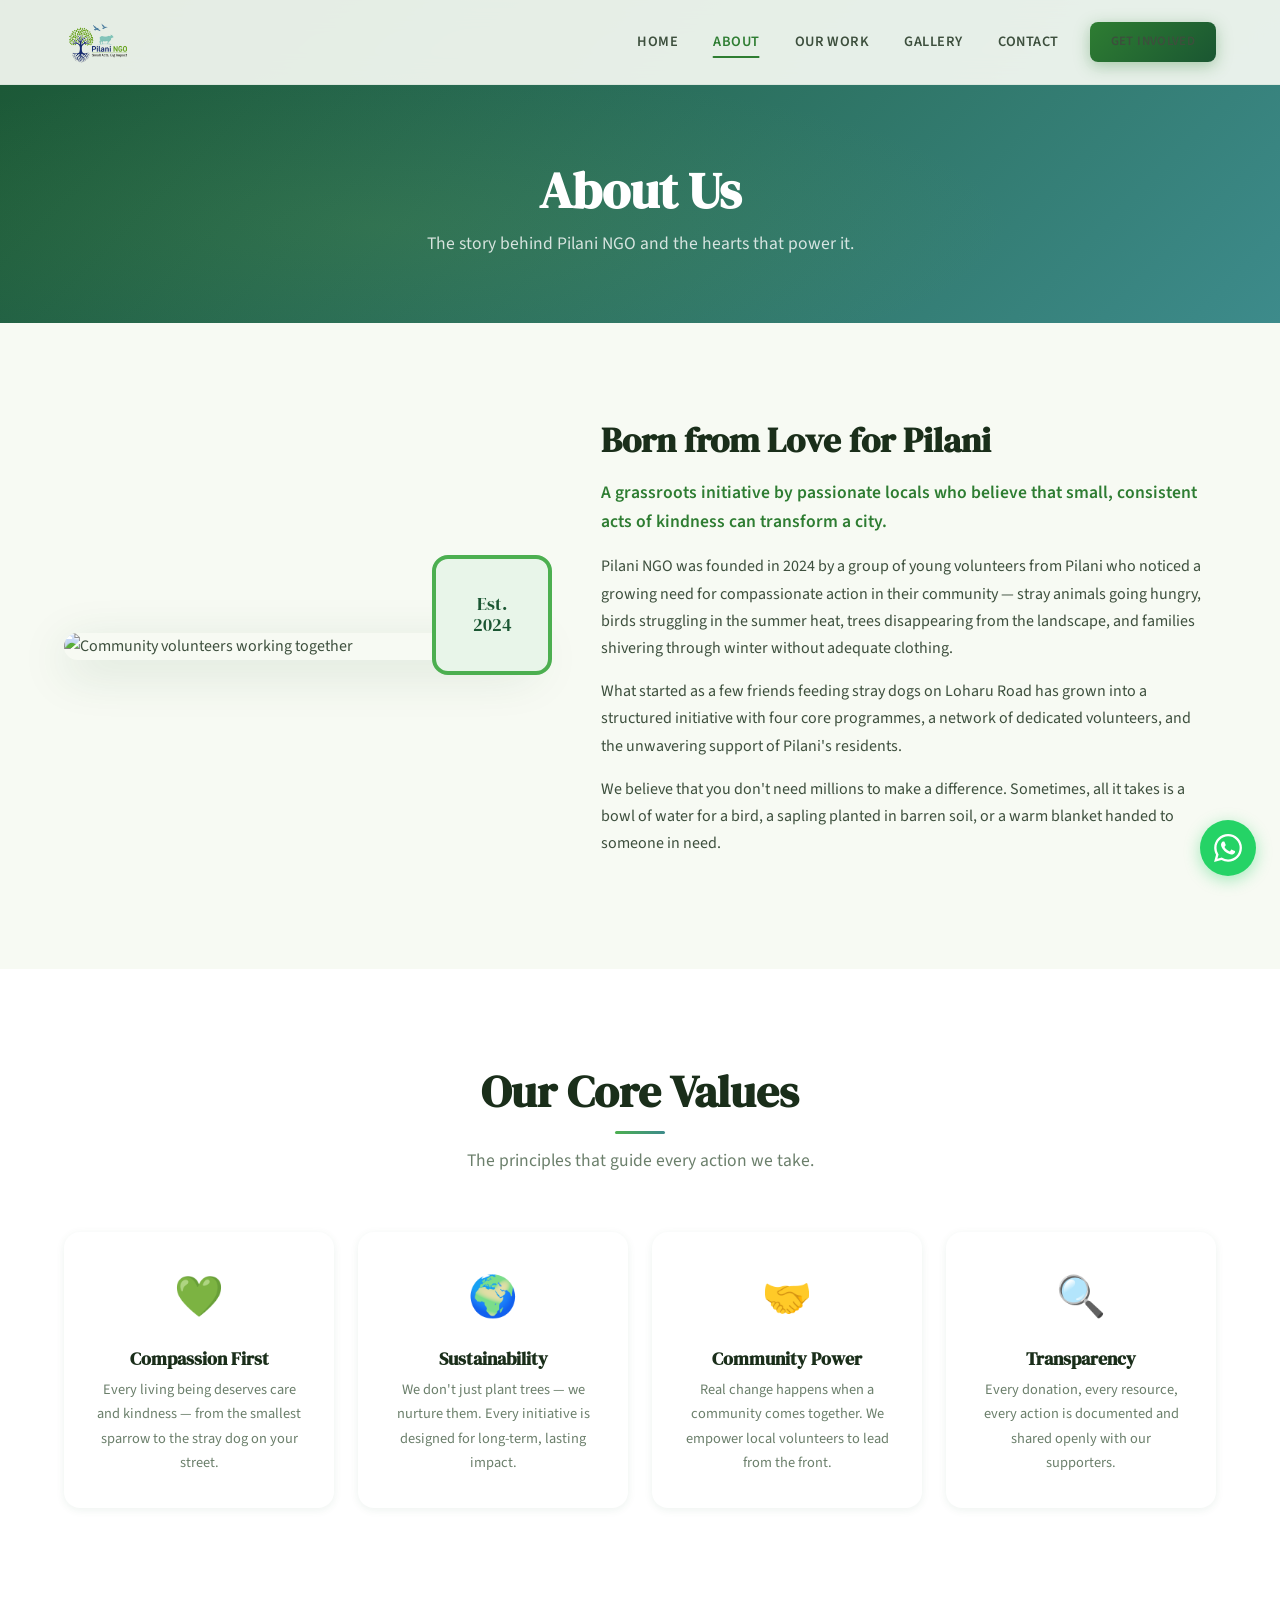
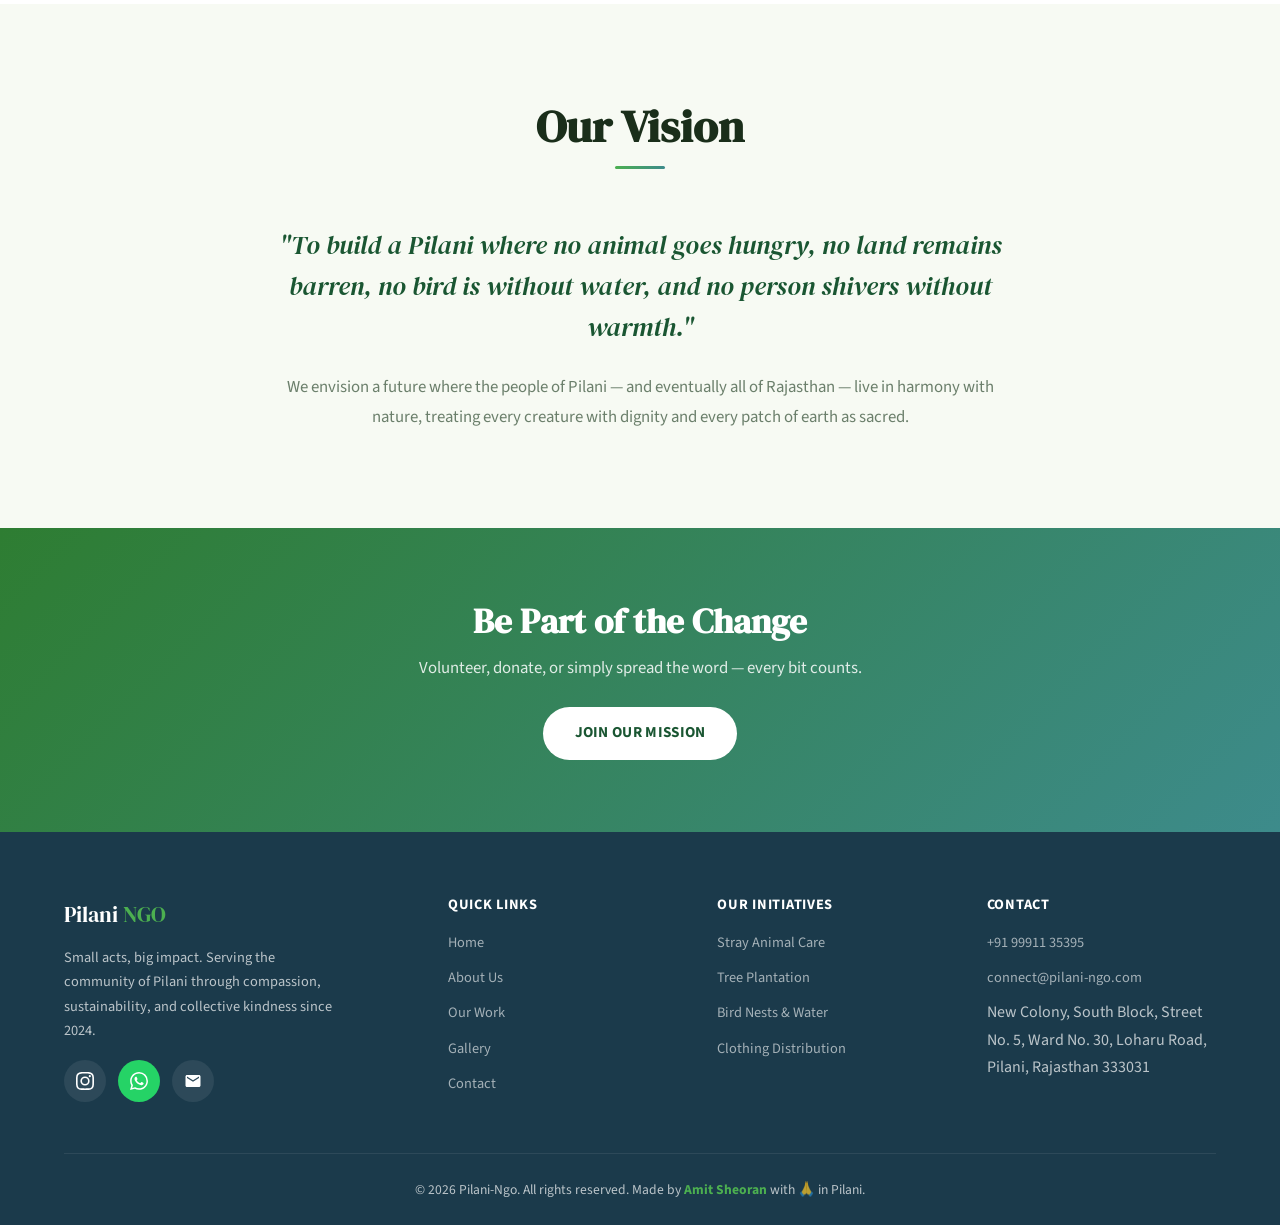
==== commit 58d94219: "Add files via upload whatsapp message updated" ====
--- a/about.html
+++ b/about.html
@@ -1,19 +1,7 @@
-<!DOCTYPE html>
-<html lang="en">
-<head>
-  <meta charset="UTF-8">
-  <meta name="viewport" content="width=device-width, initial-scale=1.0">
-  <meta name="description" content="Learn about Pilani NGO — our story, mission, vision, and the values that drive our community work in Pilani, Rajasthan.">
-  <title>About Us — Pilani NGO</title>
-  <link rel="stylesheet" href="style.css">
-  <link rel="icon" href="logo.png">
-</head>
-<body>
+<!DOCTYPE html><html lang="en"><head><meta charset="UTF-8"><meta name="viewport" content="width=device-width,initial-scale=1.0"><meta name="description" content="Learn about Pilani NGO — our story, mission, vision, and the values that drive our community work in Pilani, Rajasthan."><title>About Us — Pilani NGO</title><link rel="stylesheet" href="style.css"><link rel="icon" href="logo.png"></head><body>
   <header class="site-header" role="banner">
     <div class="header-inner">
-      <a href="index.html" class="logo" aria-label="Pilani NGO Home">
-        <img src="logo.png" alt="Pilani NGO Logo">
-      </a>
+      <a href="index.html" class="logo" aria-label="Pilani NGO Home"><img src="logo.png" alt="Pilani NGO Logo"></a>
       <nav class="main-nav" role="navigation" aria-label="Main navigation">
         <a href="index.html">Home</a><a href="about.html">About</a><a href="work.html">Our Work</a><a href="gallery.html">Gallery</a><a href="contact.html">Contact</a>
         <span class="nav-cta"><a href="contact.html" class="btn btn-primary">Get Involved</a></span>
@@ -22,57 +10,11 @@
     </div>
     <div class="nav-overlay"></div>
   </header>
-
-  <section class="page-hero">
-    <div class="page-hero-content"><h1>About Us</h1><p>The story behind Pilani NGO and the hearts that power it.</p></div>
-  </section>
-
-  <section class="section-padding">
-    <div class="container">
-      <div class="about-grid">
-        <div class="about-image fade-in-left">
-          <img src="https://images.unsplash.com/photo-1559027615-cd4628902d4a?w=600&q=80" alt="Community volunteers working together">
-          <div class="about-image-accent">Est.<br>2024</div>
-        </div>
-        <div class="about-text fade-in-right">
-          <h2>Born from Love for Pilani</h2>
-          <p class="lead">A grassroots initiative by passionate locals who believe that small, consistent acts of kindness can transform a city.</p>
-          <p>Pilani NGO was founded in 2024 by a group of young volunteers from Pilani who noticed a growing need for compassionate action in their community — stray animals going hungry, birds struggling in the summer heat, trees disappearing from the landscape, and families shivering through winter without adequate clothing.</p>
-          <p>What started as a few friends feeding stray dogs on Loharu Road has grown into a structured initiative with four core programmes, a network of dedicated volunteers, and the unwavering support of Pilani's residents.</p>
-          <p>We believe that you don't need millions to make a difference. Sometimes, all it takes is a bowl of water for a bird, a sapling planted in barren soil, or a warm blanket handed to someone in need.</p>
-        </div>
-      </div>
-    </div>
-  </section>
-
-  <section class="section-padding" style="background:var(--white);">
-    <div class="container">
-      <div class="section-heading fade-in"><h2>Our Core Values</h2><p>The principles that guide every action we take.</p></div>
-      <div class="values-grid">
-        <div class="value-card fade-in"><div class="value-icon">💚</div><h3>Compassion First</h3><p>Every living being deserves care and kindness — from the smallest sparrow to the stray dog on your street.</p></div>
-        <div class="value-card fade-in"><div class="value-icon">🌍</div><h3>Sustainability</h3><p>We don't just plant trees — we nurture them. Every initiative is designed for long-term, lasting impact.</p></div>
-        <div class="value-card fade-in"><div class="value-icon">🤝</div><h3>Community Power</h3><p>Real change happens when a community comes together. We empower local volunteers to lead from the front.</p></div>
-        <div class="value-card fade-in"><div class="value-icon">🔍</div><h3>Transparency</h3><p>Every donation, every resource, every action is documented and shared openly with our supporters.</p></div>
-      </div>
-    </div>
-  </section>
-
-  <section class="section-padding">
-    <div class="container">
-      <div class="section-heading fade-in"><h2>Our Vision</h2></div>
-      <div style="max-width:750px; margin:0 auto; text-align:center;" class="fade-in">
-        <blockquote style="font-family:var(--font-heading); font-style:italic; font-size:clamp(1.2rem,2.5vw,1.6rem); color:var(--green-dark); line-height:1.6; margin-bottom:1.5rem;">
-          "To build a Pilani where no animal goes hungry, no land remains barren, no bird is without water, and no person shivers without warmth."
-        </blockquote>
-        <p style="color:var(--text-light); font-size:1.05rem; line-height:1.8;">We envision a future where the people of Pilani — and eventually all of Rajasthan — live in harmony with nature, treating every creature with dignity and every patch of earth as sacred. Our road map is simple: start small, stay consistent, and let compassion lead the way.</p>
-      </div>
-    </div>
-  </section>
-
-  <section class="cta-banner">
-    <div class="container fade-in"><h2>Be Part of the Change</h2><p>Volunteer, donate, or simply spread the word — every bit counts.</p><a href="contact.html" class="btn btn-white">Join Our Mission</a></div>
-  </section>
-
+  <section class="page-hero"><div class="page-hero-content"><h1>About Us</h1><p>The story behind Pilani NGO and the hearts that power it.</p></div></section>
+  <section class="section-padding"><div class="container"><div class="about-grid"><div class="about-image fade-in-left"><img src="https://images.unsplash.com/photo-1559027615-cd4628902d4a?w=600&q=80" alt="Community volunteers working together"><div class="about-image-accent">Est.<br>2024</div></div><div class="about-text fade-in-right"><h2>Born from Love for Pilani</h2><p class="lead">A grassroots initiative by passionate locals who believe that small, consistent acts of kindness can transform a city.</p><p>Pilani NGO was founded in 2024 by a group of young volunteers from Pilani who noticed a growing need for compassionate action in their community — stray animals going hungry, birds struggling in the summer heat, trees disappearing from the landscape, and families shivering through winter without adequate clothing.</p><p>What started as a few friends feeding stray dogs on Loharu Road has grown into a structured initiative with four core programmes, a network of dedicated volunteers, and the unwavering support of Pilani's residents.</p><p>We believe that you don't need millions to make a difference. Sometimes, all it takes is a bowl of water for a bird, a sapling planted in barren soil, or a warm blanket handed to someone in need.</p></div></div></div></section>
+  <section class="section-padding" style="background:var(--white);"><div class="container"><div class="section-heading fade-in"><h2>Our Core Values</h2><p>The principles that guide every action we take.</p></div><div class="values-grid"><div class="value-card fade-in"><div class="value-icon">💚</div><h3>Compassion First</h3><p>Every living being deserves care and kindness — from the smallest sparrow to the stray dog on your street.</p></div><div class="value-card fade-in"><div class="value-icon">🌍</div><h3>Sustainability</h3><p>We don't just plant trees — we nurture them. Every initiative is designed for long-term, lasting impact.</p></div><div class="value-card fade-in"><div class="value-icon">🤝</div><h3>Community Power</h3><p>Real change happens when a community comes together. We empower local volunteers to lead from the front.</p></div><div class="value-card fade-in"><div class="value-icon">🔍</div><h3>Transparency</h3><p>Every donation, every resource, every action is documented and shared openly with our supporters.</p></div></div></div></section>
+  <section class="section-padding"><div class="container"><div class="section-heading fade-in"><h2>Our Vision</h2></div><div style="max-width:750px;margin:0 auto;text-align:center;" class="fade-in"><blockquote style="font-family:var(--font-heading);font-style:italic;font-size:clamp(1.2rem,2.5vw,1.6rem);color:var(--green-dark);line-height:1.6;margin-bottom:1.5rem;">"To build a Pilani where no animal goes hungry, no land remains barren, no bird is without water, and no person shivers without warmth."</blockquote><p style="color:var(--text-light);font-size:1.05rem;line-height:1.8;">We envision a future where the people of Pilani — and eventually all of Rajasthan — live in harmony with nature, treating every creature with dignity and every patch of earth as sacred.</p></div></div></section>
+  <section class="cta-banner"><div class="container fade-in"><h2>Be Part of the Change</h2><p>Volunteer, donate, or simply spread the word — every bit counts.</p><a href="contact.html" class="btn btn-white">Join Our Mission</a></div></section>
   <footer class="site-footer" role="contentinfo">
     <div class="container">
       <div class="footer-grid">
@@ -85,26 +27,13 @@
             <a href="mailto:connect@pilani-ngo.com" class="social-icon" aria-label="Email"><svg viewBox="0 0 24 24"><path d="M20 4H4c-1.1 0-2 .9-2 2v12c0 1.1.9 2 2 2h16c1.1 0 2-.9 2-2V6c0-1.1-.9-2-2-2zm0 4l-8 5-8-5V6l8 5 8-5v2z"/></svg></a>
           </div>
         </div>
-        <div class="footer-col">
-          <h4>Quick Links</h4>
-          <ul><li><a href="index.html">Home</a></li><li><a href="about.html">About Us</a></li><li><a href="work.html">Our Work</a></li><li><a href="gallery.html">Gallery</a></li><li><a href="contact.html">Contact</a></li></ul>
-        </div>
-        <div class="footer-col">
-          <h4>Our Initiatives</h4>
-          <ul><li><a href="work.html">Stray Animal Care</a></li><li><a href="work.html">Tree Plantation</a></li><li><a href="work.html">Bird Nest & Water</a></li><li><a href="work.html">Clothing Distribution</a></li></ul>
-        </div>
-        <div class="footer-col">
-          <h4>Contact</h4>
-          <ul>
-            <li><a href="tel:+919991135395">+91 99911 35395</a></li>
-            <li><a href="mailto:connect@pilani-ngo.com">connect@pilani-ngo.com</a></li>
-            <li>New Colony, South Block, Street No. 5, Ward No. 30, Loharu Road, Pilani, Rajasthan 333031</li>
-          </ul>
-        </div>
+        <div class="footer-col"><h4>Quick Links</h4><ul><li><a href="index.html">Home</a></li><li><a href="about.html">About Us</a></li><li><a href="work.html">Our Work</a></li><li><a href="gallery.html">Gallery</a></li><li><a href="contact.html">Contact</a></li></ul></div>
+        <div class="footer-col"><h4>Our Initiatives</h4><ul><li><a href="work.html">Stray Animal Care</a></li><li><a href="work.html">Tree Plantation</a></li><li><a href="work.html">Bird Nests & Water</a></li><li><a href="work.html">Clothing Distribution</a></li></ul></div>
+        <div class="footer-col"><h4>Contact</h4><ul><li><a href="tel:+919991135395">+91 99911 35395</a></li><li><a href="mailto:connect@pilani-ngo.com">connect@pilani-ngo.com</a></li><li>New Colony, South Block, Street No. 5, Ward No. 30, Loharu Road, Pilani, Rajasthan 333031</li></ul></div>
       </div>
-      <div class="footer-bottom">
-        <p>&copy; 2026 Pilani-Ngo. All rights reserved. Made by <a href="https://www.linkedin.com/in/amit-sheoran" target="_blank">Amit Sheoran</a> with 🙏 in Pilani.</p>
-      </div>
+      <div class="footer-bottom"><p>&copy; 2026 Pilani-Ngo. All rights reserved. Made by <a href="https://www.linkedin.com/in/amit-sheoran" target="_blank">Amit Sheoran</a> with 🙏 in Pilani.</p></div>
     </div>
   </footer>
-  <script src="script.js"></script></body></html>
+  <a href="https://wa.me/919991135395?text=Hi%20Pilani%20NGO!%20%F0%9F%8C%B1%20I%20have%20a%20query." target="_blank" class="wa-float" aria-label="Chat on WhatsApp"><svg viewBox="0 0 24 24"><path d="M17.472 14.382c-.297-.149-1.758-.867-2.03-.967-.273-.099-.471-.148-.67.15-.197.297-.767.966-.94 1.164-.173.199-.347.223-.644.075-.297-.15-1.255-.463-2.39-1.475-.883-.788-1.48-1.761-1.653-2.059-.173-.297-.018-.458.13-.606.134-.133.298-.347.446-.52.149-.174.198-.298.298-.497.099-.198.05-.371-.025-.52-.075-.149-.669-1.612-.916-2.207-.242-.579-.487-.5-.669-.51-.173-.008-.371-.01-.57-.01-.198 0-.52.074-.792.372-.272.297-1.04 1.016-1.04 2.479 0 1.462 1.065 2.875 1.213 3.074.149.198 2.096 3.2 5.077 4.487.709.306 1.262.489 1.694.625.712.227 1.36.195 1.871.118.571-.085 1.758-.719 2.006-1.413.248-.694.248-1.289.173-1.413-.074-.124-.272-.198-.57-.347m-5.421 7.403h-.004a9.87 9.87 0 01-5.031-1.378l-.361-.214-3.741.982.998-3.648-.235-.374a9.86 9.86 0 01-1.51-5.26c.001-5.45 4.436-9.884 9.888-9.884 2.64 0 5.122 1.03 6.988 2.898a9.825 9.825 0 012.893 6.994c-.003 5.45-4.437 9.884-9.885 9.884m8.413-18.297A11.815 11.815 0 0012.05 0C5.495 0 .16 5.335.157 11.892c0 2.096.547 4.142 1.588 5.945L.057 24l6.305-1.654a11.882 11.882 0 005.683 1.448h.005c6.554 0 11.89-5.335 11.893-11.893a11.821 11.821 0 00-3.48-8.413z"/></svg><span class="wa-tooltip">Chat with us!</span></a>
+  <script src="script.js"></script>
+</body></html>
--- a/style.css
+++ b/style.css
@@ -1,561 +1,257 @@
-/* ═══════════════════════════════════════════════
-   PILANI NGO — "Small Acts, Big Impact"
-   Nature-inspired design with earthy greens & teals
-   ═══════════════════════════════════════════════ */
-
+/* ═══ PILANI NGO — Complete Stylesheet ═══ */
 @import url('https://fonts.googleapis.com/css2?family=DM+Serif+Display:ital@0;1&family=Source+Sans+3:wght@300;400;600;700&display=swap');
 
 :root {
-  --green-dark: #1a5632;
-  --green: #2E7D32;
-  --green-light: #4CAF50;
-  --green-pale: #e8f5e9;
-  --teal: #3d8b8b;
-  --teal-light: #5ba4a4;
-  --navy: #1B3A4B;
-  --lime: #7CB342;
-  --cream: #f7faf3;
-  --white: #ffffff;
-  --text-dark: #1a2e1a;
-  --text-body: #3d4f3d;
-  --text-light: #6b7f6b;
-  --shadow-sm: 0 2px 8px rgba(26,86,50,0.08);
-  --shadow-md: 0 6px 24px rgba(26,86,50,0.12);
-  --shadow-lg: 0 12px 48px rgba(26,86,50,0.15);
-  --radius-sm: 8px;
-  --radius-md: 16px;
-  --radius-lg: 24px;
-  --radius-xl: 40px;
-  --font-heading: 'DM Serif Display', Georgia, serif;
-  --font-body: 'Source Sans 3', 'Segoe UI', sans-serif;
-  --transition: 0.35s cubic-bezier(0.25, 0.46, 0.45, 0.94);
-  --max-width: 1200px;
+  --green-dark:#1a5632;--green:#2E7D32;--green-light:#4CAF50;--green-pale:#e8f5e9;
+  --teal:#3d8b8b;--teal-light:#5ba4a4;--navy:#1B3A4B;--lime:#7CB342;
+  --cream:#f7faf3;--white:#ffffff;--text-dark:#1a2e1a;--text-body:#3d4f3d;--text-light:#6b7f6b;
+  --shadow-sm:0 2px 8px rgba(26,86,50,0.08);--shadow-md:0 6px 24px rgba(26,86,50,0.12);
+  --shadow-lg:0 12px 48px rgba(26,86,50,0.15);
+  --radius-sm:8px;--radius-md:16px;--radius-lg:24px;--radius-xl:40px;
+  --font-heading:'DM Serif Display',Georgia,serif;--font-body:'Source Sans 3','Segoe UI',sans-serif;
+  --transition:0.35s cubic-bezier(0.25,0.46,0.45,0.94);--max-width:1200px;
 }
-
-*, *::before, *::after { margin: 0; padding: 0; box-sizing: border-box; }
-
-html { scroll-behavior: smooth; font-size: 16px; }
-
-body {
-  font-family: var(--font-body);
-  color: var(--text-body);
-  background: var(--cream);
-  line-height: 1.7;
-  -webkit-font-smoothing: antialiased;
-  overflow-x: hidden;
+*,*::before,*::after{margin:0;padding:0;box-sizing:border-box}
+html{scroll-behavior:smooth;font-size:16px}
+body{font-family:var(--font-body);color:var(--text-body);background:var(--cream);line-height:1.7;overflow-x:hidden;-webkit-font-smoothing:antialiased}
+img{max-width:100%;height:auto;display:block}
+a{color:var(--green);text-decoration:none;transition:color var(--transition)}
+a:hover{color:var(--green-dark)}
+h1,h2,h3,h4,h5{font-family:var(--font-heading);color:var(--text-dark);line-height:1.2}
+.container{width:90%;max-width:var(--max-width);margin:0 auto}
+.section-padding{padding:6rem 0}
+
+/* Section Headings */
+.section-heading{text-align:center;margin-bottom:3.5rem}
+.section-heading h2{font-size:clamp(1.8rem,4vw,2.8rem);margin-bottom:.75rem}
+.section-heading h2::after{content:'';display:block;width:50px;height:3px;background:linear-gradient(90deg,var(--green-light),var(--teal));margin:.75rem auto 0;border-radius:2px}
+.section-heading p{color:var(--text-light);font-size:1.1rem;max-width:580px;margin:0 auto}
+
+/* Buttons */
+.btn{display:inline-flex;align-items:center;gap:.5rem;padding:.85rem 2rem;border-radius:var(--radius-xl);font-family:var(--font-body);font-size:.95rem;font-weight:700;letter-spacing:.02em;cursor:pointer;border:none;transition:all var(--transition);text-transform:uppercase}
+.btn-primary{background:linear-gradient(135deg,var(--green),var(--green-dark));color:var(--white);box-shadow:0 4px 16px rgba(46,125,50,0.35)}
+.btn-primary:hover{transform:translateY(-2px);box-shadow:0 6px 24px rgba(46,125,50,0.45);color:var(--white)}
+.btn-outline{background:transparent;color:var(--green);border:2px solid var(--green)}
+.btn-outline:hover{background:var(--green);color:var(--white)}
+.btn-white{background:var(--white);color:var(--green-dark)}
+.btn-white:hover{background:var(--cream);transform:translateY(-2px)}
+.btn-wa{background:#25D366;color:var(--white);box-shadow:0 4px 16px rgba(37,211,102,0.35)}
+.btn-wa:hover{background:#1db954;transform:translateY(-2px);color:var(--white)}
+
+/* Animations */
+.fade-in{opacity:0;transform:translateY(30px);transition:opacity .7s ease,transform .7s ease}
+.fade-in.visible{opacity:1;transform:translateY(0)}
+.fade-in-left{opacity:0;transform:translateX(-40px);transition:opacity .7s ease,transform .7s ease}
+.fade-in-left.visible{opacity:1;transform:translateX(0)}
+.fade-in-right{opacity:0;transform:translateX(40px);transition:opacity .7s ease,transform .7s ease}
+.fade-in-right.visible{opacity:1;transform:translateX(0)}
+
+/* ═══ HEADER ═══ */
+.site-header{position:fixed;top:0;left:0;right:0;z-index:1000;background:rgba(247,250,243,0.92);backdrop-filter:blur(14px);-webkit-backdrop-filter:blur(14px);border-bottom:1px solid rgba(26,86,50,0.06);transition:all var(--transition)}
+.site-header.scrolled{box-shadow:var(--shadow-md)}
+.header-inner{display:flex;align-items:center;justify-content:space-between;padding:.5rem 0;max-width:var(--max-width);width:90%;margin:0 auto}
+.logo{display:flex;align-items:center;gap:.5rem}
+.logo img{height:68px;width:auto}
+.main-nav{display:flex;align-items:center;gap:.2rem}
+.main-nav a{padding:.5rem 1rem;color:var(--text-body);font-size:.9rem;font-weight:600;letter-spacing:.03em;text-transform:uppercase;border-radius:var(--radius-sm);transition:all var(--transition);position:relative}
+.main-nav a::after{content:'';position:absolute;bottom:4px;left:50%;transform:translateX(-50%);width:0;height:2px;background:var(--green);border-radius:1px;transition:width var(--transition)}
+.main-nav a:hover::after,.main-nav a.active::after{width:60%}
+.main-nav a.active{color:var(--green)}
+.nav-cta{margin-left:.75rem}
+.nav-cta .btn{padding:.55rem 1.3rem;font-size:.8rem}
+.hamburger{display:none;flex-direction:column;gap:5px;cursor:pointer;background:none;border:none;padding:8px;z-index:1001}
+.hamburger span{display:block;width:26px;height:2.5px;background:var(--navy);border-radius:2px;transition:all .3s ease}
+.hamburger.active span:nth-child(1){transform:rotate(45deg) translate(5px,5px)}
+.hamburger.active span:nth-child(2){opacity:0}
+.hamburger.active span:nth-child(3){transform:rotate(-45deg) translate(6px,-6px)}
+@media(max-width:768px){
+  .hamburger{display:flex}
+  .main-nav{position:fixed;top:0;right:-100%;width:75%;max-width:320px;height:100vh;background:var(--cream);flex-direction:column;align-items:flex-start;padding:5rem 2rem 2rem;gap:.25rem;box-shadow:-4px 0 30px rgba(0,0,0,.15);transition:right .4s ease}
+  .main-nav.open{right:0}
+  .main-nav a{font-size:1rem;padding:.75rem .5rem;width:100%}
+  .nav-cta{margin-left:0;margin-top:1rem;width:100%}
+  .nav-cta .btn{width:100%;justify-content:center}
+  .nav-overlay{display:none;position:fixed;inset:0;background:rgba(0,0,0,.4);z-index:999}
+  .nav-overlay.show{display:block}
 }
 
-img { max-width: 100%; height: auto; display: block; }
-a { color: var(--green); text-decoration: none; transition: color var(--transition); }
-a:hover { color: var(--green-dark); }
-h1,h2,h3,h4,h5 { font-family: var(--font-heading); color: var(--text-dark); line-height: 1.2; }
-
-.container { width: 90%; max-width: var(--max-width); margin: 0 auto; }
-.section-padding { padding: 6rem 0; }
-
-/* ── Section Headings ─────────────────────── */
-.section-heading { text-align: center; margin-bottom: 3.5rem; }
-.section-heading h2 {
-  font-size: clamp(1.8rem, 4vw, 2.8rem);
-  margin-bottom: 0.75rem;
+/* ═══ HERO (Home) ═══ */
+.hero-v2{position:relative;min-height:100vh;display:flex;flex-direction:column;justify-content:center;overflow:hidden}
+.hero-v2-bg{position:absolute;inset:0;background:url('https://images.unsplash.com/photo-1542601906990-b4d3fb778b09?w=1600&q=80') center/cover no-repeat}
+.hero-v2-bg::after{content:'';position:absolute;inset:0;background:linear-gradient(135deg,rgba(26,86,50,0.88) 0%,rgba(46,125,50,0.75) 40%,rgba(61,139,139,0.8) 100%)}
+.hero-v2-inner{position:relative;z-index:2;max-width:var(--max-width);width:90%;margin:0 auto;padding:8rem 0 6rem;display:flex;align-items:center;gap:4rem}
+.hero-v2-text{flex:1.2;animation:heroFade 1.2s ease forwards}
+@keyframes heroFade{from{opacity:0;transform:translateY(30px)}to{opacity:1;transform:translateY(0)}}
+.hero-v2-tagline{display:inline-flex;align-items:center;gap:.5rem;padding:.5rem 1.2rem;border-radius:var(--radius-xl);background:rgba(255,255,255,0.1);border:1px solid rgba(255,255,255,0.2);color:rgba(255,255,255,0.9);font-size:.9rem;font-weight:600;letter-spacing:.04em;margin-bottom:1.5rem;backdrop-filter:blur(6px)}
+.hero-v2 h1{font-size:clamp(2.8rem,6vw,4.2rem);color:var(--white);margin-bottom:1.25rem;line-height:1.05;letter-spacing:-.02em}
+.hero-v2 h1 em{display:block;color:#a5d6a7;font-style:italic;font-size:.85em}
+.hero-v2-desc{font-size:1.15rem;color:rgba(255,255,255,0.8);margin-bottom:2.5rem;line-height:1.8;max-width:520px;font-weight:300}
+.hero-v2-buttons{display:flex;gap:1rem;flex-wrap:wrap}
+.btn-hero-primary{display:inline-flex;align-items:center;gap:.5rem;padding:1rem 2.2rem;border-radius:var(--radius-xl);background:var(--white);color:var(--green-dark);font-family:var(--font-body);font-size:1rem;font-weight:700;letter-spacing:.02em;text-transform:uppercase;border:none;cursor:pointer;transition:all var(--transition);box-shadow:0 4px 20px rgba(0,0,0,0.15)}
+.btn-hero-primary:hover{transform:translateY(-3px);box-shadow:0 8px 30px rgba(0,0,0,0.2);background:var(--cream)}
+.btn-hero-outline{display:inline-flex;align-items:center;gap:.5rem;padding:1rem 2.2rem;border-radius:var(--radius-xl);background:transparent;color:var(--white);font-family:var(--font-body);font-size:1rem;font-weight:700;letter-spacing:.02em;text-transform:uppercase;border:2px solid rgba(255,255,255,0.35);cursor:pointer;transition:all var(--transition)}
+.btn-hero-outline:hover{background:rgba(255,255,255,0.12);border-color:rgba(255,255,255,0.6);transform:translateY(-3px);color:var(--white)}
+.hero-v2-visual{flex:0.8;display:flex;justify-content:center;animation:heroFade 1.5s ease forwards}
+.hero-v2-visual img{max-width:420px;width:100%;filter:drop-shadow(0 0 60px rgba(124,179,66,0.3)) brightness(1.1);animation:floatLogo 5s ease-in-out infinite}
+@keyframes floatLogo{0%,100%{transform:translateY(0)}50%{transform:translateY(-12px)}}
+
+.stats-bar{position:relative;z-index:3;max-width:var(--max-width);width:90%;margin:-4rem auto 0}
+.stats-bar-inner{display:grid;grid-template-columns:repeat(4,1fr);background:var(--white);border-radius:var(--radius-lg);box-shadow:0 16px 60px rgba(26,86,50,0.15);overflow:hidden}
+.stats-bar-item{text-align:center;padding:2rem 1rem;border-right:1px solid #eef4ee;transition:all var(--transition)}
+.stats-bar-item:last-child{border-right:none}
+.stats-bar-item:hover{background:var(--green-pale)}
+.stats-bar-item .stat-icon{font-size:1.8rem;margin-bottom:.5rem;display:block}
+.stats-bar-item .stat-number{font-family:var(--font-heading);font-size:2.5rem;color:var(--green-dark);display:block}
+.stats-bar-item .stat-label{color:var(--text-light);font-size:.82rem;font-weight:700;text-transform:uppercase;letter-spacing:.06em}
+
+@media(max-width:768px){
+  .hero-v2-inner{flex-direction:column-reverse;text-align:center;padding:7rem 0 4rem;gap:2rem}
+  .hero-v2-visual img{max-width:260px}
+  .hero-v2-desc{margin:0 auto 2.5rem}
+  .hero-v2-buttons{justify-content:center}
+  .stats-bar-inner{grid-template-columns:repeat(2,1fr)}
+  .stats-bar-item{border-bottom:1px solid #eef4ee}
+  .stats-bar{margin-top:-2.5rem}
 }
-.section-heading h2::after {
-  content: ''; display: block; width: 50px; height: 3px;
-  background: linear-gradient(90deg, var(--green-light), var(--teal));
-  margin: 0.75rem auto 0; border-radius: 2px;
-}
-.section-heading p { color: var(--text-light); font-size: 1.1rem; max-width: 580px; margin: 0 auto; }
-
-/* ── Buttons ──────────────────────────────── */
-.btn {
-  display: inline-flex; align-items: center; gap: 0.5rem;
-  padding: 0.85rem 2rem; border-radius: var(--radius-xl);
-  font-family: var(--font-body); font-size: 0.95rem; font-weight: 700;
-  letter-spacing: 0.02em; cursor: pointer; border: none;
-  transition: all var(--transition); text-transform: uppercase;
-}
-.btn-primary {
-  background: linear-gradient(135deg, var(--green), var(--green-dark));
-  color: var(--white); box-shadow: 0 4px 16px rgba(46,125,50,0.35);
-}
-.btn-primary:hover { transform: translateY(-2px); box-shadow: 0 6px 24px rgba(46,125,50,0.45); color: var(--white); }
-.btn-outline { background: transparent; color: var(--green); border: 2px solid var(--green); }
-.btn-outline:hover { background: var(--green); color: var(--white); }
-.btn-white { background: var(--white); color: var(--green-dark); }
-.btn-white:hover { background: var(--cream); transform: translateY(-2px); }
-
-/* ── Animations ───────────────────────────── */
-.fade-in { opacity: 0; transform: translateY(30px); transition: opacity 0.7s ease, transform 0.7s ease; }
-.fade-in.visible { opacity: 1; transform: translateY(0); }
-.fade-in-left { opacity: 0; transform: translateX(-40px); transition: opacity 0.7s ease, transform 0.7s ease; }
-.fade-in-left.visible { opacity: 1; transform: translateX(0); }
-.fade-in-right { opacity: 0; transform: translateX(40px); transition: opacity 0.7s ease, transform 0.7s ease; }
-.fade-in-right.visible { opacity: 1; transform: translateX(0); }
-
-/* ═══════════════════════════════════════════════
-   HEADER
-   ═══════════════════════════════════════════════ */
-.site-header {
-  position: fixed; top: 0; left: 0; right: 0; z-index: 1000;
-  background: rgba(247, 250, 243, 0.92); backdrop-filter: blur(14px);
-  -webkit-backdrop-filter: blur(14px);
-  border-bottom: 1px solid rgba(26,86,50,0.06);
-  transition: all var(--transition);
-}
-.site-header.scrolled { box-shadow: var(--shadow-md); }
-
-.header-inner {
-  display: flex; align-items: center; justify-content: space-between;
-  padding: 0.5rem 0; max-width: var(--max-width); width: 90%; margin: 0 auto;
-}
-.logo { display: flex; align-items: center; gap: 0.5rem; }
-.logo img { height: 68px; width: auto; }
-.logo-text { font-family: var(--font-heading); font-size: 1.35rem; color: var(--navy); }
-.logo-text .green { color: var(--green-light); }
-
-.main-nav { display: flex; align-items: center; gap: 0.2rem; }
-.main-nav a {
-  padding: 0.5rem 1rem; color: var(--text-body); font-size: 0.9rem;
-  font-weight: 600; letter-spacing: 0.03em; text-transform: uppercase;
-  border-radius: var(--radius-sm); transition: all var(--transition); position: relative;
-}
-.main-nav a::after {
-  content: ''; position: absolute; bottom: 4px; left: 50%;
-  transform: translateX(-50%); width: 0; height: 2px;
-  background: var(--green); border-radius: 1px; transition: width var(--transition);
-}
-.main-nav a:hover::after, .main-nav a.active::after { width: 60%; }
-.main-nav a.active { color: var(--green); }
-.nav-cta { margin-left: 0.75rem; }
-.nav-cta .btn { padding: 0.55rem 1.3rem; font-size: 0.8rem; }
-
-.hamburger {
-  display: none; flex-direction: column; gap: 5px; cursor: pointer;
-  background: none; border: none; padding: 8px; z-index: 1001;
-}
-.hamburger span { display: block; width: 26px; height: 2.5px; background: var(--navy); border-radius: 2px; transition: all 0.3s ease; }
-.hamburger.active span:nth-child(1) { transform: rotate(45deg) translate(5px, 5px); }
-.hamburger.active span:nth-child(2) { opacity: 0; }
-.hamburger.active span:nth-child(3) { transform: rotate(-45deg) translate(6px, -6px); }
-
-@media (max-width: 768px) {
-  .hamburger { display: flex; }
-  .main-nav {
-    position: fixed; top: 0; right: -100%; width: 75%; max-width: 320px;
-    height: 100vh; background: var(--cream); flex-direction: column;
-    align-items: flex-start; padding: 5rem 2rem 2rem; gap: 0.25rem;
-    box-shadow: -4px 0 30px rgba(0,0,0,0.15);
-    transition: right 0.4s cubic-bezier(0.25,0.46,0.45,0.94);
-  }
-  .main-nav.open { right: 0; }
-  .main-nav a { font-size: 1rem; padding: 0.75rem 0.5rem; width: 100%; }
-  .nav-cta { margin-left: 0; margin-top: 1rem; width: 100%; }
-  .nav-cta .btn { width: 100%; justify-content: center; }
-  .nav-overlay { display: none; position: fixed; inset: 0; background: rgba(0,0,0,0.4); z-index: 999; }
-  .nav-overlay.show { display: block; }
-}
-
-/* ═══════════════════════════════════════════════
-   HERO
-   ═══════════════════════════════════════════════ */
-.hero {
-  position: relative; min-height: 100vh; display: flex;
-  align-items: center; overflow: hidden;
-}
-.hero-bg {
-  position: absolute; inset: 0;
-  background: linear-gradient(135deg, #1a5632 0%, #2E7D32 30%, #3d8b8b 70%, #4CAF50 100%);
-}
-.hero-bg::before {
-  content: ''; position: absolute; inset: 0;
-  background:
-    radial-gradient(ellipse at 20% 80%, rgba(124,179,66,0.15) 0%, transparent 50%),
-    radial-gradient(ellipse at 80% 20%, rgba(61,139,139,0.2) 0%, transparent 50%);
-}
-/* Floating leaf particles */
-.hero-bg::after {
-  content: '🌿'; position: absolute; font-size: 8rem; opacity: 0.04;
-  top: 10%; right: 5%; animation: floatLeaf 8s ease-in-out infinite;
-  pointer-events: none;
-}
-@keyframes floatLeaf {
-  0%, 100% { transform: translateY(0) rotate(0deg); }
-  50% { transform: translateY(-20px) rotate(8deg); }
-}
-
-.hero-inner {
-  position: relative; z-index: 2; display: grid;
-  grid-template-columns: 1fr 1fr; gap: 4rem; align-items: center;
-  max-width: var(--max-width); width: 90%; margin: 0 auto;
-  padding: 6rem 0 4rem;
-}
-.hero-content { animation: heroFade 1.2s ease forwards; }
-@keyframes heroFade { from { opacity: 0; transform: translateY(30px); } to { opacity: 1; transform: translateY(0); } }
-
-.hero-badge {
-  display: inline-flex; align-items: center; gap: 0.4rem;
-  padding: 0.4rem 1rem; background: rgba(255,255,255,0.12);
-  border: 1px solid rgba(255,255,255,0.2); border-radius: var(--radius-xl);
-  color: rgba(255,255,255,0.9); font-size: 0.85rem; font-weight: 600;
-  margin-bottom: 1.25rem; letter-spacing: 0.03em;
-}
-.hero h1 {
-  font-size: clamp(2.4rem, 5vw, 3.6rem); color: var(--white);
-  margin-bottom: 1rem; line-height: 1.1;
-}
-.hero h1 em { color: var(--lime); font-style: italic; }
-.hero-subtitle {
-  font-size: 1.15rem; color: rgba(255,255,255,0.85);
-  margin-bottom: 2rem; font-weight: 300; line-height: 1.7; max-width: 480px;
-}
-.hero-buttons { display: flex; gap: 1rem; flex-wrap: wrap; }
-
-.hero-image {
-  display: flex; justify-content: center; align-items: center;
-  animation: heroFade 1.4s ease forwards;
-}
-.hero-image img {
-  max-width: 380px; width: 100%; filter: drop-shadow(0 20px 40px rgba(0,0,0,0.2));
-  animation: floatLogo 4s ease-in-out infinite;
-}
-@keyframes floatLogo {
-  0%, 100% { transform: translateY(0); }
-  50% { transform: translateY(-12px); }
-}
-
-.hero-stats {
-  position: relative; z-index: 2; display: grid;
-  grid-template-columns: repeat(4, 1fr); gap: 1.5rem;
-  max-width: var(--max-width); width: 90%; margin: -3rem auto 0;
-  padding: 0 0 2rem;
-}
-.stat-card {
-  background: rgba(255,255,255,0.12); backdrop-filter: blur(10px);
-  border: 1px solid rgba(255,255,255,0.15); border-radius: var(--radius-md);
-  padding: 1.5rem; text-align: center; transition: all var(--transition);
-}
-.stat-card:hover { background: rgba(255,255,255,0.18); transform: translateY(-3px); }
-.stat-number { font-family: var(--font-heading); font-size: 2.2rem; color: var(--white); }
-.stat-label { color: rgba(255,255,255,0.7); font-size: 0.85rem; font-weight: 600; text-transform: uppercase; letter-spacing: 0.05em; }
-
-@media (max-width: 768px) {
-  .hero-inner { grid-template-columns: 1fr; text-align: center; padding: 8rem 0 3rem; gap: 2rem; }
-  .hero-subtitle { margin: 0 auto 2rem; }
-  .hero-buttons { justify-content: center; }
-  .hero-image img { max-width: 240px; }
-  .hero-stats { grid-template-columns: repeat(2, 1fr); margin-top: -2rem; }
-}
-
-/* ═══════════════════════════════════════════════
-   PAGE HERO (inner pages)
-   ═══════════════════════════════════════════════ */
-.page-hero {
-  position: relative; padding: 10rem 0 4rem; text-align: center; overflow: hidden;
-  background: linear-gradient(135deg, var(--green-dark) 0%, var(--teal) 100%);
-}
-.page-hero::before {
-  content: ''; position: absolute; inset: 0;
-  background: radial-gradient(ellipse at 30% 70%, rgba(124,179,66,0.12) 0%, transparent 50%);
-}
-.page-hero-content { position: relative; z-index: 2; animation: heroFade 1s ease forwards; }
-.page-hero h1 { font-size: clamp(2rem, 4.5vw, 3.2rem); color: var(--white); margin-bottom: 0.5rem; }
-.page-hero p { color: rgba(255,255,255,0.8); font-size: 1.1rem; }
-
-/* ═══════════════════════════════════════════════
-   MISSION CARDS
-   ═══════════════════════════════════════════════ */
-.mission-grid {
-  display: grid; grid-template-columns: repeat(auto-fit, minmax(260px, 1fr)); gap: 2rem;
-}
-.mission-card {
-  background: var(--white); border-radius: var(--radius-lg); overflow: hidden;
-  box-shadow: var(--shadow-sm); transition: all var(--transition); position: relative;
-}
-.mission-card::before {
-  content: ''; position: absolute; top: 0; left: 0; right: 0; height: 4px;
-  background: linear-gradient(90deg, var(--green-light), var(--teal));
-  transform: scaleX(0); transform-origin: left; transition: transform var(--transition);
-}
-.mission-card:hover::before { transform: scaleX(1); }
-.mission-card:hover { transform: translateY(-6px); box-shadow: var(--shadow-lg); }
-
-.mission-card-img { height: 200px; overflow: hidden; }
-.mission-card-img img { width: 100%; height: 100%; object-fit: cover; transition: transform 0.5s ease; }
-.mission-card:hover .mission-card-img img { transform: scale(1.06); }
-
-.mission-card-body { padding: 1.5rem; }
-.mission-card-icon {
-  width: 50px; height: 50px; border-radius: 50%;
-  background: var(--green-pale); display: flex; align-items: center;
-  justify-content: center; margin-bottom: 1rem; font-size: 1.4rem;
-}
-.mission-card h3 { font-size: 1.2rem; margin-bottom: 0.5rem; }
-.mission-card p { color: var(--text-light); font-size: 0.95rem; line-height: 1.6; }
-
-/* ═══════════════════════════════════════════════
-   IMPACT / STATS SECTION
-   ═══════════════════════════════════════════════ */
-.impact-section {
-  background: linear-gradient(135deg, var(--green-dark), var(--teal));
-  position: relative; overflow: hidden;
-}
-.impact-section::before {
-  content: ''; position: absolute; top: -100px; right: -100px;
-  width: 300px; height: 300px; border-radius: 50%;
-  background: rgba(124,179,66,0.08);
-}
-.impact-grid {
-  display: grid; grid-template-columns: repeat(auto-fit, minmax(200px, 1fr)); gap: 2rem;
-}
-.impact-card { text-align: center; padding: 2rem 1rem; }
-.impact-number {
-  font-family: var(--font-heading); font-size: clamp(2.5rem, 5vw, 3.5rem);
-  color: var(--white); margin-bottom: 0.25rem;
-}
-.impact-label {
-  color: rgba(255,255,255,0.7); font-size: 0.95rem; font-weight: 600;
-  text-transform: uppercase; letter-spacing: 0.04em;
-}
-
-/* ═══════════════════════════════════════════════
-   ABOUT PAGE
-   ═══════════════════════════════════════════════ */
-.about-grid {
-  display: grid; grid-template-columns: 1fr 1.3fr; gap: 4rem; align-items: center;
-}
-.about-image { position: relative; }
-.about-image img {
-  border-radius: var(--radius-lg); box-shadow: var(--shadow-lg);
-  width: 100%; height: auto; object-fit: cover;
-}
-.about-image-accent {
-  position: absolute; bottom: -15px; right: -15px;
-  width: 120px; height: 120px; border-radius: var(--radius-md);
-  background: var(--green-pale); border: 4px solid var(--green-light);
-  display: flex; align-items: center; justify-content: center;
-  font-family: var(--font-heading); font-size: 1.1rem;
-  color: var(--green-dark); text-align: center; line-height: 1.2; padding: 0.5rem;
-}
-.about-text h2 { font-size: clamp(1.6rem, 3vw, 2.2rem); margin-bottom: 1rem; }
-.about-text .lead { font-size: 1.1rem; color: var(--green); font-weight: 600; margin-bottom: 1rem; }
-.about-text p { margin-bottom: 1rem; }
-
-.values-grid {
-  display: grid; grid-template-columns: repeat(auto-fit, minmax(250px, 1fr)); gap: 1.5rem;
-}
-.value-card {
-  background: var(--white); border-radius: var(--radius-md); padding: 2rem;
-  box-shadow: var(--shadow-sm); text-align: center; transition: all var(--transition);
-}
-.value-card:hover { transform: translateY(-4px); box-shadow: var(--shadow-md); }
-.value-icon { font-size: 2.5rem; margin-bottom: 1rem; }
-.value-card h3 { font-size: 1.15rem; margin-bottom: 0.5rem; }
-.value-card p { color: var(--text-light); font-size: 0.9rem; }
-
-@media (max-width: 768px) {
-  .about-grid { grid-template-columns: 1fr; gap: 2rem; }
-}
-
-/* ═══════════════════════════════════════════════
-   GALLERY
-   ═══════════════════════════════════════════════ */
-.gallery-grid {
-  display: grid; grid-template-columns: repeat(auto-fill, minmax(300px, 1fr)); gap: 1.25rem;
-}
-.gallery-item {
-  position: relative; border-radius: var(--radius-md); overflow: hidden;
-  cursor: pointer; aspect-ratio: 4/3;
-}
-.gallery-item img { width: 100%; height: 100%; object-fit: cover; transition: transform 0.5s ease; }
-.gallery-item:hover img { transform: scale(1.06); }
-.gallery-caption {
-  position: absolute; bottom: 0; left: 0; right: 0;
-  padding: 2.5rem 1rem 1rem;
-  background: linear-gradient(transparent, rgba(26,86,50,0.85));
-  color: var(--white); font-size: 0.9rem; font-weight: 600;
-  transform: translateY(100%); transition: transform 0.4s ease;
-}
-.gallery-item:hover .gallery-caption { transform: translateY(0); }
-
-/* Lightbox */
-.lightbox {
-  display: none; position: fixed; inset: 0; z-index: 2000;
-  background: rgba(0,0,0,0.92); align-items: center; justify-content: center; padding: 2rem;
-}
-.lightbox.active { display: flex; }
-.lightbox img { max-width: 90vw; max-height: 85vh; border-radius: var(--radius-md); animation: lbIn 0.3s ease; }
-@keyframes lbIn { from { opacity: 0; transform: scale(0.9); } to { opacity: 1; transform: scale(1); } }
-.lightbox-close {
-  position: absolute; top: 1.5rem; right: 1.5rem; width: 44px; height: 44px;
-  border-radius: 50%; background: rgba(255,255,255,0.1); border: none;
-  cursor: pointer; display: flex; align-items: center; justify-content: center; transition: background 0.3s;
-}
-.lightbox-close:hover { background: rgba(255,255,255,0.2); }
-.lightbox-close svg { width: 24px; height: 24px; stroke: var(--white); }
-.lightbox-nav {
-  position: absolute; top: 50%; transform: translateY(-50%);
-  width: 48px; height: 48px; border-radius: 50%;
-  background: rgba(255,255,255,0.1); border: none; cursor: pointer;
-  display: flex; align-items: center; justify-content: center; transition: background 0.3s;
-}
-.lightbox-nav:hover { background: rgba(255,255,255,0.2); }
-.lightbox-nav svg { width: 24px; height: 24px; stroke: var(--white); }
-.lightbox-prev { left: 1.5rem; }
-.lightbox-next { right: 1.5rem; }
-
-/* ═══════════════════════════════════════════════
-   CONTACT
-   ═══════════════════════════════════════════════ */
-.contact-grid { display: grid; grid-template-columns: 1.2fr 1fr; gap: 3rem; }
-.contact-form {
-  background: var(--white); border-radius: var(--radius-lg);
-  padding: 2.5rem; box-shadow: var(--shadow-sm);
-}
-.form-group { margin-bottom: 1.25rem; }
-.form-group label {
-  display: block; font-size: 0.85rem; font-weight: 700; color: var(--text-dark);
-  margin-bottom: 0.4rem; text-transform: uppercase; letter-spacing: 0.05em;
-}
-.form-group input, .form-group select, .form-group textarea {
-  width: 100%; padding: 0.8rem 1rem; border: 2px solid #e0e8e0;
-  border-radius: var(--radius-sm); font-family: var(--font-body);
-  font-size: 0.95rem; color: var(--text-dark); background: var(--cream);
-  transition: border-color var(--transition), box-shadow var(--transition);
-}
-.form-group input:focus, .form-group select:focus, .form-group textarea:focus {
-  outline: none; border-color: var(--green); box-shadow: 0 0 0 3px rgba(46,125,50,0.12);
-}
-.form-group textarea { resize: vertical; min-height: 120px; }
-.form-group .error-msg { color: #d44; font-size: 0.8rem; margin-top: 0.3rem; display: none; }
-.form-group.error input, .form-group.error textarea { border-color: #d44; }
-.form-group.error .error-msg { display: block; }
-.form-row { display: grid; grid-template-columns: 1fr 1fr; gap: 1rem; }
-.form-success { display: none; text-align: center; padding: 2rem; }
-.form-success h3 { margin-bottom: 0.5rem; }
-.form-success p { color: var(--text-light); }
-
-.contact-sidebar h3 { font-size: 1.3rem; margin-bottom: 1.5rem; }
-.contact-info-list { list-style: none; margin-bottom: 2rem; }
-.contact-info-list li {
-  display: flex; align-items: flex-start; gap: 0.75rem;
-  margin-bottom: 1.25rem; font-size: 0.95rem;
-}
-.contact-info-list li .icon-circle {
-  width: 42px; height: 42px; border-radius: 50%; background: var(--green-pale);
-  display: flex; align-items: center; justify-content: center; flex-shrink: 0;
-  font-size: 1.1rem;
-}
-.contact-info-list li strong {
-  display: block; color: var(--text-dark); font-size: 0.8rem;
-  text-transform: uppercase; letter-spacing: 0.04em;
-}
-.map-container { border-radius: var(--radius-md); overflow: hidden; box-shadow: var(--shadow-sm); margin-top: 1.5rem; }
-.map-container iframe { width: 100%; height: 250px; border: 0; }
-
-@media (max-width: 768px) {
-  .contact-grid { grid-template-columns: 1fr; }
-  .form-row { grid-template-columns: 1fr; }
-}
-
-/* ═══════════════════════════════════════════════
-   CTA BANNER
-   ═══════════════════════════════════════════════ */
-.cta-banner {
-  background: linear-gradient(135deg, var(--green), var(--teal));
-  padding: 4.5rem 0; text-align: center;
-}
-.cta-banner h2 { color: var(--white); font-size: clamp(1.5rem, 3vw, 2.2rem); margin-bottom: 0.75rem; }
-.cta-banner p { color: rgba(255,255,255,0.85); font-size: 1.05rem; margin-bottom: 1.5rem; }
-
-/* ═══════════════════════════════════════════════
-   TESTIMONIALS
-   ═══════════════════════════════════════════════ */
-.testimonial-grid {
-  display: grid; grid-template-columns: repeat(auto-fit, minmax(300px, 1fr)); gap: 2rem;
-}
-.testimonial-card {
-  background: var(--white); border-radius: var(--radius-lg);
-  padding: 2rem; box-shadow: var(--shadow-sm); transition: all var(--transition);
-}
-.testimonial-card:hover { transform: translateY(-4px); box-shadow: var(--shadow-md); }
-.testimonial-quote {
-  font-family: var(--font-heading); font-style: italic; font-size: 1.05rem;
-  color: var(--text-body); line-height: 1.7; margin-bottom: 1.5rem;
-  position: relative; padding-left: 1.5rem;
-}
-.testimonial-quote::before {
-  content: '"'; position: absolute; left: 0; top: -8px; font-size: 3rem;
-  color: var(--green-light); font-family: var(--font-heading); line-height: 1;
-}
-.testimonial-author { display: flex; align-items: center; gap: 0.5rem; font-weight: 700; color: var(--text-dark); font-size: 0.9rem; }
-
-/* ═══════════════════════════════════════════════
-   FOOTER
-   ═══════════════════════════════════════════════ */
-.site-footer {
-  background: var(--navy); color: rgba(255,255,255,0.7); padding: 4rem 0 0;
-}
-.footer-grid {
-  display: grid; grid-template-columns: 1.5fr 1fr 1fr 1fr; gap: 2.5rem; margin-bottom: 3rem;
-}
-.footer-brand .logo-text { color: var(--white); font-size: 1.4rem; margin-bottom: 0.75rem; }
-.footer-brand .logo-text .green { color: var(--green-light); }
-.footer-brand p { font-size: 0.9rem; line-height: 1.7; max-width: 280px; }
-
-.footer-col h4 {
-  color: var(--white); font-size: 0.9rem; margin-bottom: 1rem;
-  font-family: var(--font-body); font-weight: 700;
-  text-transform: uppercase; letter-spacing: 0.05em;
-}
-.footer-col ul { list-style: none; }
-.footer-col ul li { margin-bottom: 0.5rem; }
-.footer-col ul a { color: rgba(255,255,255,0.6); font-size: 0.9rem; transition: color var(--transition); }
-.footer-col ul a:hover { color: var(--green-light); }
-
-.social-icons { display: flex; gap: 0.75rem; }
-.social-icon {
-  width: 42px; height: 42px; border-radius: 50%;
-  background: rgba(255,255,255,0.08); display: flex;
-  align-items: center; justify-content: center; transition: all var(--transition);
-}
-.social-icon:hover { background: var(--green); transform: translateY(-3px); }
-.social-icon svg { width: 18px; height: 18px; fill: var(--white); }
-
-.footer-bottom {
-  border-top: 1px solid rgba(255,255,255,0.08);
-  padding: 1.5rem 0; text-align: center; font-size: 0.85rem;
-}
-.footer-bottom a { color: var(--green-light); font-weight: 700; }
-.footer-bottom a:hover { color: var(--white); text-decoration: underline; }
-
-@media (max-width: 768px) {
-  .footer-grid { grid-template-columns: 1fr 1fr; gap: 2rem; }
-}
-@media (max-width: 480px) {
-  .footer-grid { grid-template-columns: 1fr; }
-}
-
-/* ═══════════════════════════════════════════════
-   WORK PAGE — DETAILS
-   ═══════════════════════════════════════════════ */
-.work-detail {
-  display: grid; grid-template-columns: 1fr 1fr; gap: 3rem; align-items: center;
-  margin-bottom: 4rem; padding-bottom: 4rem; border-bottom: 1px solid #e8efe8;
-}
-.work-detail:last-child { border-bottom: none; margin-bottom: 0; padding-bottom: 0; }
-.work-detail.reverse { direction: rtl; }
-.work-detail.reverse > * { direction: ltr; }
-.work-detail-img { border-radius: var(--radius-lg); overflow: hidden; box-shadow: var(--shadow-md); }
-.work-detail-img img { width: 100%; height: 300px; object-fit: cover; }
-.work-detail-text h3 { font-size: 1.5rem; margin-bottom: 0.75rem; }
-.work-detail-text p { color: var(--text-light); margin-bottom: 1rem; line-height: 1.7; }
-.work-detail-text ul { list-style: none; }
-.work-detail-text ul li {
-  padding: 0.3rem 0; padding-left: 1.5rem; position: relative; font-size: 0.95rem;
-}
-.work-detail-text ul li::before { content: '🌱'; position: absolute; left: 0; }
-
-@media (max-width: 768px) {
-  .work-detail { grid-template-columns: 1fr; }
-  .work-detail.reverse { direction: ltr; }
-}
+
+/* ═══ PAGE HERO (inner pages) ═══ */
+.page-hero{position:relative;padding:10rem 0 4rem;text-align:center;overflow:hidden;background:linear-gradient(135deg,var(--green-dark) 0%,var(--teal) 100%)}
+.page-hero::before{content:'';position:absolute;inset:0;background:radial-gradient(ellipse at 30% 70%,rgba(124,179,66,0.12) 0%,transparent 50%)}
+.page-hero-content{position:relative;z-index:2;animation:heroFade 1s ease forwards}
+.page-hero h1{font-size:clamp(2rem,4.5vw,3.2rem);color:var(--white);margin-bottom:.5rem}
+.page-hero p{color:rgba(255,255,255,0.8);font-size:1.1rem}
+
+/* ═══ MISSION CARDS ═══ */
+.mission-v2-grid{display:grid;grid-template-columns:repeat(2,1fr);gap:2rem}
+.mission-v2-card{display:grid;grid-template-columns:200px 1fr;background:var(--white);border-radius:var(--radius-lg);overflow:hidden;box-shadow:var(--shadow-sm);transition:all var(--transition)}
+.mission-v2-card:hover{transform:translateY(-4px);box-shadow:var(--shadow-lg)}
+.mission-v2-img{overflow:hidden}
+.mission-v2-img img{width:100%;height:100%;object-fit:cover;min-height:200px;transition:transform .5s ease}
+.mission-v2-card:hover .mission-v2-img img{transform:scale(1.06)}
+.mission-v2-body{padding:1.5rem;display:flex;flex-direction:column;justify-content:center}
+.mission-v2-body h3{font-size:1.15rem;margin-bottom:.5rem}
+.mission-v2-body p{color:var(--text-light);font-size:.9rem;line-height:1.6}
+.learn-link{display:inline-flex;align-items:center;gap:.3rem;margin-top:.75rem;font-size:.85rem;font-weight:700;color:var(--green);text-transform:uppercase;letter-spacing:.04em}
+.learn-link:hover{gap:.6rem}
+@media(max-width:900px){.mission-v2-grid{grid-template-columns:1fr}.mission-v2-card{grid-template-columns:1fr}}
+
+/* ═══ IMPACT ═══ */
+.impact-section{background:linear-gradient(135deg,var(--green-dark),var(--teal));position:relative;overflow:hidden}
+.impact-section::before{content:'';position:absolute;top:-100px;right:-100px;width:300px;height:300px;border-radius:50%;background:rgba(124,179,66,0.08)}
+.impact-grid{display:grid;grid-template-columns:repeat(auto-fit,minmax(200px,1fr));gap:2rem}
+.impact-card{text-align:center;padding:2rem 1rem}
+.impact-number{font-family:var(--font-heading);font-size:clamp(2.5rem,5vw,3.5rem);color:var(--white);margin-bottom:.25rem}
+.impact-label{color:rgba(255,255,255,0.7);font-size:.95rem;font-weight:600;text-transform:uppercase;letter-spacing:.04em}
+
+/* ═══ TESTIMONIALS ═══ */
+.testimonial-grid{display:grid;grid-template-columns:repeat(auto-fit,minmax(300px,1fr));gap:2rem}
+.testimonial-card{background:var(--white);border-radius:var(--radius-lg);padding:2rem;box-shadow:var(--shadow-sm);transition:all var(--transition)}
+.testimonial-card:hover{transform:translateY(-4px);box-shadow:var(--shadow-md)}
+.testimonial-quote{font-family:var(--font-heading);font-style:italic;font-size:1.05rem;color:var(--text-body);line-height:1.7;margin-bottom:1.5rem;position:relative;padding-left:1.5rem}
+.testimonial-quote::before{content:'"';position:absolute;left:0;top:-8px;font-size:3rem;color:var(--green-light);font-family:var(--font-heading);line-height:1}
+.testimonial-author{font-weight:700;color:var(--text-dark);font-size:.9rem}
+
+/* ═══ ABOUT ═══ */
+.about-grid{display:grid;grid-template-columns:1fr 1.3fr;gap:4rem;align-items:center}
+.about-image{position:relative}
+.about-image img{border-radius:var(--radius-lg);box-shadow:var(--shadow-lg);width:100%;object-fit:cover}
+.about-image-accent{position:absolute;bottom:-15px;right:-15px;width:120px;height:120px;border-radius:var(--radius-md);background:var(--green-pale);border:4px solid var(--green-light);display:flex;align-items:center;justify-content:center;font-family:var(--font-heading);font-size:1.1rem;color:var(--green-dark);text-align:center;line-height:1.2;padding:.5rem}
+.about-text h2{font-size:clamp(1.6rem,3vw,2.2rem);margin-bottom:1rem}
+.about-text .lead{font-size:1.1rem;color:var(--green);font-weight:600;margin-bottom:1rem}
+.about-text p{margin-bottom:1rem}
+.values-grid{display:grid;grid-template-columns:repeat(auto-fit,minmax(250px,1fr));gap:1.5rem}
+.value-card{background:var(--white);border-radius:var(--radius-md);padding:2rem;box-shadow:var(--shadow-sm);text-align:center;transition:all var(--transition)}
+.value-card:hover{transform:translateY(-4px);box-shadow:var(--shadow-md)}
+.value-icon{font-size:2.5rem;margin-bottom:1rem}
+.value-card h3{font-size:1.15rem;margin-bottom:.5rem}
+.value-card p{color:var(--text-light);font-size:.9rem}
+@media(max-width:768px){.about-grid{grid-template-columns:1fr;gap:2rem}}
+
+/* ═══ GALLERY ═══ */
+.gallery-grid{display:grid;grid-template-columns:repeat(auto-fill,minmax(300px,1fr));gap:1.25rem}
+.gallery-item{position:relative;border-radius:var(--radius-md);overflow:hidden;cursor:pointer;aspect-ratio:4/3}
+.gallery-item img{width:100%;height:100%;object-fit:cover;transition:transform .5s ease}
+.gallery-item:hover img{transform:scale(1.06)}
+.gallery-caption{position:absolute;bottom:0;left:0;right:0;padding:2.5rem 1rem 1rem;background:linear-gradient(transparent,rgba(26,86,50,0.85));color:var(--white);font-size:.9rem;font-weight:600;transform:translateY(100%);transition:transform .4s ease}
+.gallery-item:hover .gallery-caption{transform:translateY(0)}
+.lightbox{display:none;position:fixed;inset:0;z-index:2000;background:rgba(0,0,0,0.92);align-items:center;justify-content:center;padding:2rem}
+.lightbox.active{display:flex}
+.lightbox img{max-width:90vw;max-height:85vh;border-radius:var(--radius-md);animation:lbIn .3s ease}
+@keyframes lbIn{from{opacity:0;transform:scale(0.9)}to{opacity:1;transform:scale(1)}}
+.lightbox-close{position:absolute;top:1.5rem;right:1.5rem;width:44px;height:44px;border-radius:50%;background:rgba(255,255,255,0.1);border:none;cursor:pointer;display:flex;align-items:center;justify-content:center;transition:background .3s}
+.lightbox-close:hover{background:rgba(255,255,255,0.2)}
+.lightbox-close svg{width:24px;height:24px;stroke:var(--white)}
+.lightbox-nav{position:absolute;top:50%;transform:translateY(-50%);width:48px;height:48px;border-radius:50%;background:rgba(255,255,255,0.1);border:none;cursor:pointer;display:flex;align-items:center;justify-content:center;transition:background .3s}
+.lightbox-nav:hover{background:rgba(255,255,255,0.2)}
+.lightbox-nav svg{width:24px;height:24px;stroke:var(--white)}
+.lightbox-prev{left:1.5rem}
+.lightbox-next{right:1.5rem}
+
+/* ═══ WORK ═══ */
+.work-detail{display:grid;grid-template-columns:1fr 1fr;gap:3rem;align-items:center;margin-bottom:4rem;padding-bottom:4rem;border-bottom:1px solid #e8efe8}
+.work-detail:last-child{border-bottom:none;margin-bottom:0;padding-bottom:0}
+.work-detail.reverse{direction:rtl}
+.work-detail.reverse>*{direction:ltr}
+.work-detail-img{border-radius:var(--radius-lg);overflow:hidden;box-shadow:var(--shadow-md)}
+.work-detail-img img{width:100%;height:300px;object-fit:cover}
+.work-detail-text h3{font-size:1.5rem;margin-bottom:.75rem}
+.work-detail-text p{color:var(--text-light);margin-bottom:1rem;line-height:1.7}
+.work-detail-text ul{list-style:none}
+.work-detail-text ul li{padding:.3rem 0;padding-left:1.5rem;position:relative;font-size:.95rem}
+.work-detail-text ul li::before{content:'🌱';position:absolute;left:0}
+@media(max-width:768px){.work-detail{grid-template-columns:1fr}.work-detail.reverse{direction:ltr}}
+
+/* ═══ CONTACT ═══ */
+.contact-grid{display:grid;grid-template-columns:1.2fr 1fr;gap:3rem}
+.contact-form{background:var(--white);border-radius:var(--radius-lg);padding:2.5rem;box-shadow:var(--shadow-sm)}
+.form-group{margin-bottom:1.25rem}
+.form-group label{display:block;font-size:.85rem;font-weight:700;color:var(--text-dark);margin-bottom:.4rem;text-transform:uppercase;letter-spacing:.05em}
+.form-group input,.form-group select,.form-group textarea{width:100%;padding:.8rem 1rem;border:2px solid #e0e8e0;border-radius:var(--radius-sm);font-family:var(--font-body);font-size:.95rem;color:var(--text-dark);background:var(--cream);transition:border-color var(--transition),box-shadow var(--transition)}
+.form-group input:focus,.form-group select:focus,.form-group textarea:focus{outline:none;border-color:var(--green);box-shadow:0 0 0 3px rgba(46,125,50,0.12)}
+.form-group textarea{resize:vertical;min-height:120px}
+.form-group .error-msg{color:#d44;font-size:.8rem;margin-top:.3rem;display:none}
+.form-group.error input,.form-group.error select,.form-group.error textarea{border-color:#d44}
+.form-group.error .error-msg{display:block}
+.form-row{display:grid;grid-template-columns:1fr 1fr;gap:1rem}
+.contact-sidebar h3{font-size:1.3rem;margin-bottom:1.5rem}
+.contact-info-list{list-style:none;margin-bottom:2rem}
+.contact-info-list li{display:flex;align-items:flex-start;gap:.75rem;margin-bottom:1.25rem;font-size:.95rem}
+.contact-info-list .icon-circle{width:42px;height:42px;border-radius:50%;background:var(--green-pale);display:flex;align-items:center;justify-content:center;flex-shrink:0;font-size:1.1rem}
+.contact-info-list li strong{display:block;color:var(--text-dark);font-size:.8rem;text-transform:uppercase;letter-spacing:.04em}
+.map-container{border-radius:var(--radius-md);overflow:hidden;box-shadow:var(--shadow-sm);margin-top:1.5rem}
+.map-container iframe{width:100%;height:250px;border:0}
+@media(max-width:768px){.contact-grid{grid-template-columns:1fr}.form-row{grid-template-columns:1fr}}
+
+/* ═══ CTA BANNER ═══ */
+.cta-banner{background:linear-gradient(135deg,var(--green),var(--teal));padding:4.5rem 0;text-align:center}
+.cta-banner h2{color:var(--white);font-size:clamp(1.5rem,3vw,2.2rem);margin-bottom:.75rem}
+.cta-banner p{color:rgba(255,255,255,0.85);font-size:1.05rem;margin-bottom:1.5rem}
+
+/* ═══ FOOTER ═══ */
+.site-footer{background:var(--navy);color:rgba(255,255,255,0.7);padding:4rem 0 0}
+.footer-grid{display:grid;grid-template-columns:1.5fr 1fr 1fr 1fr;gap:2.5rem;margin-bottom:3rem}
+.footer-brand .logo-text{font-family:var(--font-heading);color:var(--white);font-size:1.4rem;margin-bottom:.75rem}
+.footer-brand .logo-text .green{color:var(--green-light)}
+.footer-brand p{font-size:.9rem;line-height:1.7;max-width:280px}
+.footer-col h4{color:var(--white);font-size:.9rem;margin-bottom:1rem;font-family:var(--font-body);font-weight:700;text-transform:uppercase;letter-spacing:.05em}
+.footer-col ul{list-style:none}
+.footer-col ul li{margin-bottom:.5rem}
+.footer-col ul a{color:rgba(255,255,255,0.6);font-size:.9rem;transition:color var(--transition)}
+.footer-col ul a:hover{color:var(--green-light)}
+.social-icons{display:flex;gap:.75rem}
+.social-icon{width:42px;height:42px;border-radius:50%;background:rgba(255,255,255,0.08);display:flex;align-items:center;justify-content:center;transition:all var(--transition)}
+.social-icon:hover{background:var(--green);transform:translateY(-3px)}
+.social-icon svg{width:18px;height:18px;fill:var(--white)}
+.footer-bottom{border-top:1px solid rgba(255,255,255,0.08);padding:1.5rem 0;text-align:center;font-size:.85rem}
+.footer-bottom a{color:var(--green-light);font-weight:700}
+.footer-bottom a:hover{color:var(--white);text-decoration:underline}
+@media(max-width:768px){.footer-grid{grid-template-columns:1fr 1fr;gap:2rem}}
+@media(max-width:480px){.footer-grid{grid-template-columns:1fr}}
+
+/* ═══ FLOATING WHATSAPP ═══ */
+.wa-float{position:fixed;bottom:1.5rem;right:1.5rem;z-index:900;width:56px;height:56px;border-radius:50%;background:#25D366;display:flex;align-items:center;justify-content:center;box-shadow:0 4px 16px rgba(37,211,102,.4);cursor:pointer;transition:all var(--transition);animation:waPulse 2s infinite}
+.wa-float:hover{transform:scale(1.1)}
+.wa-float svg{width:28px;height:28px;fill:var(--white)}
+.wa-tooltip{position:absolute;right:65px;top:50%;transform:translateY(-50%);background:var(--white);color:var(--text-dark);padding:.4rem .8rem;border-radius:var(--radius-sm);font-size:.8rem;font-weight:600;white-space:nowrap;box-shadow:var(--shadow-sm);opacity:0;transition:opacity .3s;pointer-events:none}
+.wa-float:hover .wa-tooltip{opacity:1}
+@keyframes waPulse{0%,100%{box-shadow:0 4px 16px rgba(37,211,102,.4)}50%{box-shadow:0 4px 16px rgba(37,211,102,.4),0 0 0 12px rgba(37,211,102,.1)}}
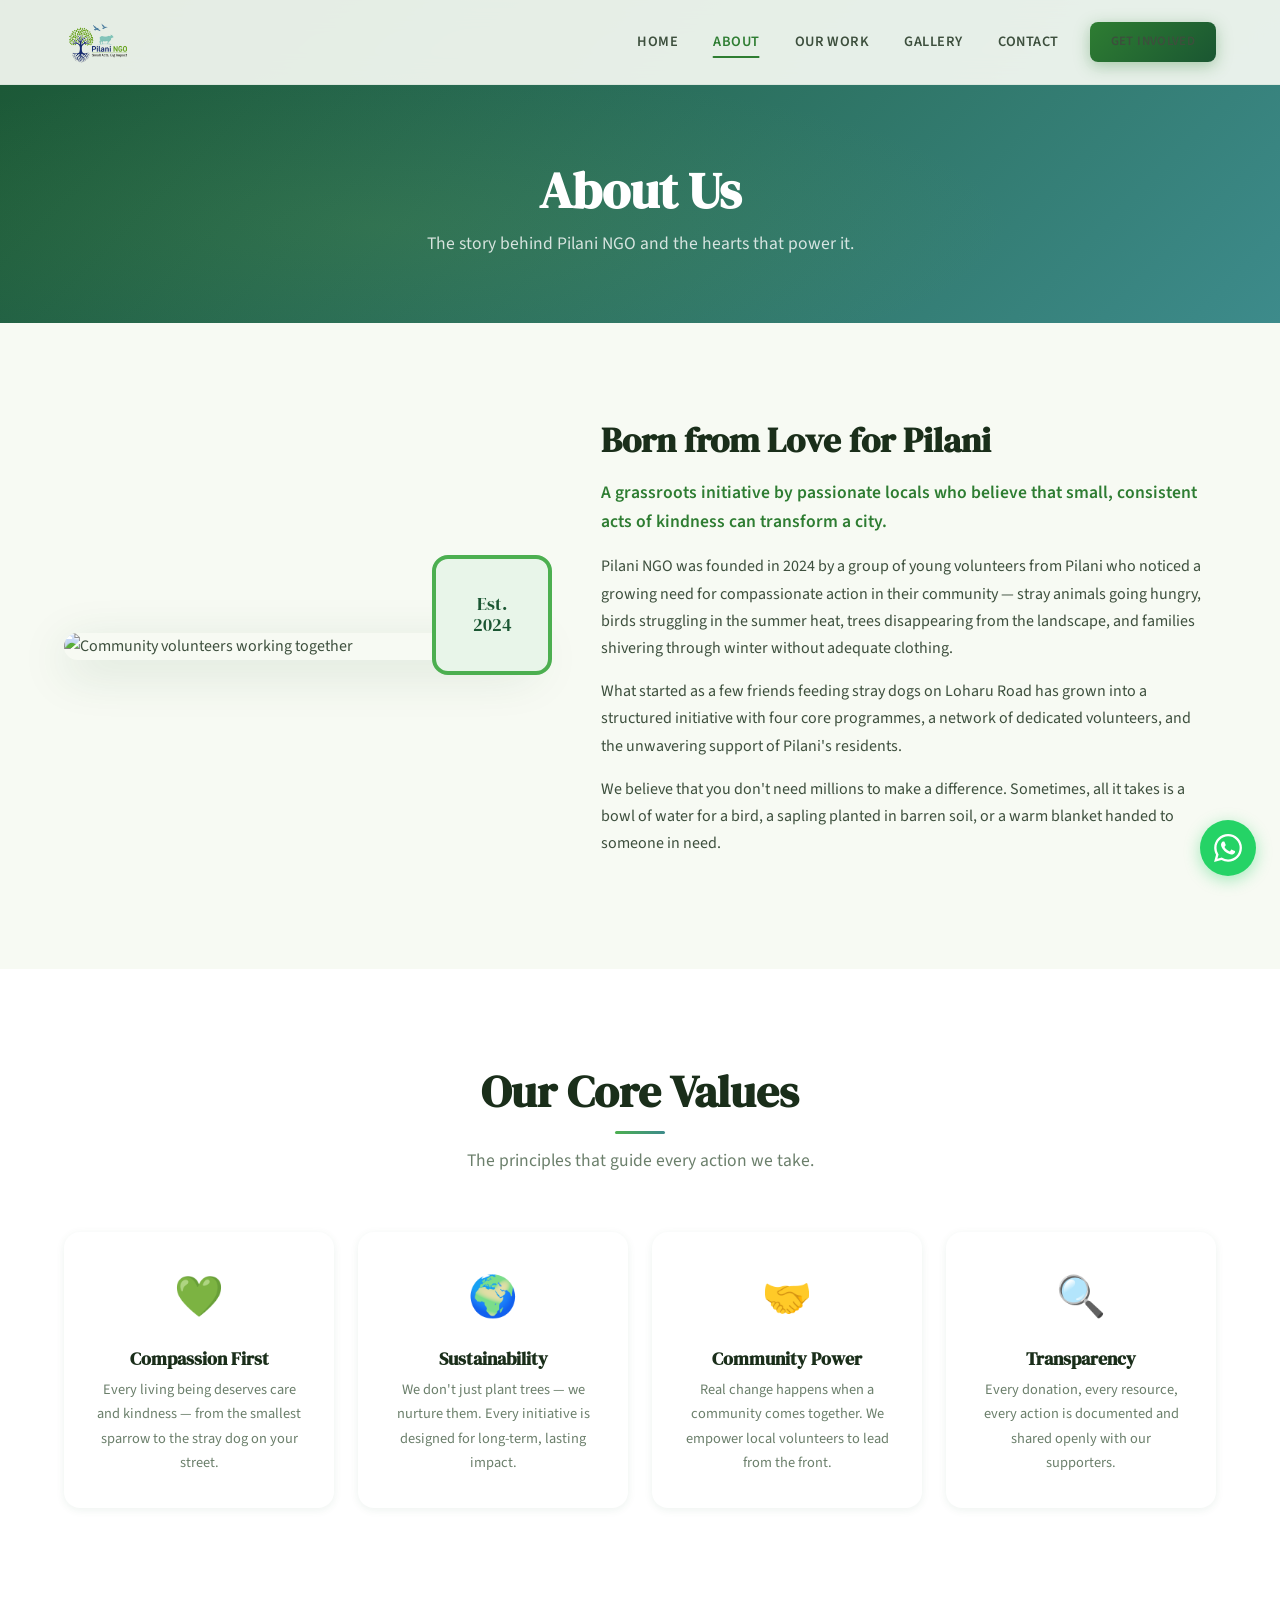
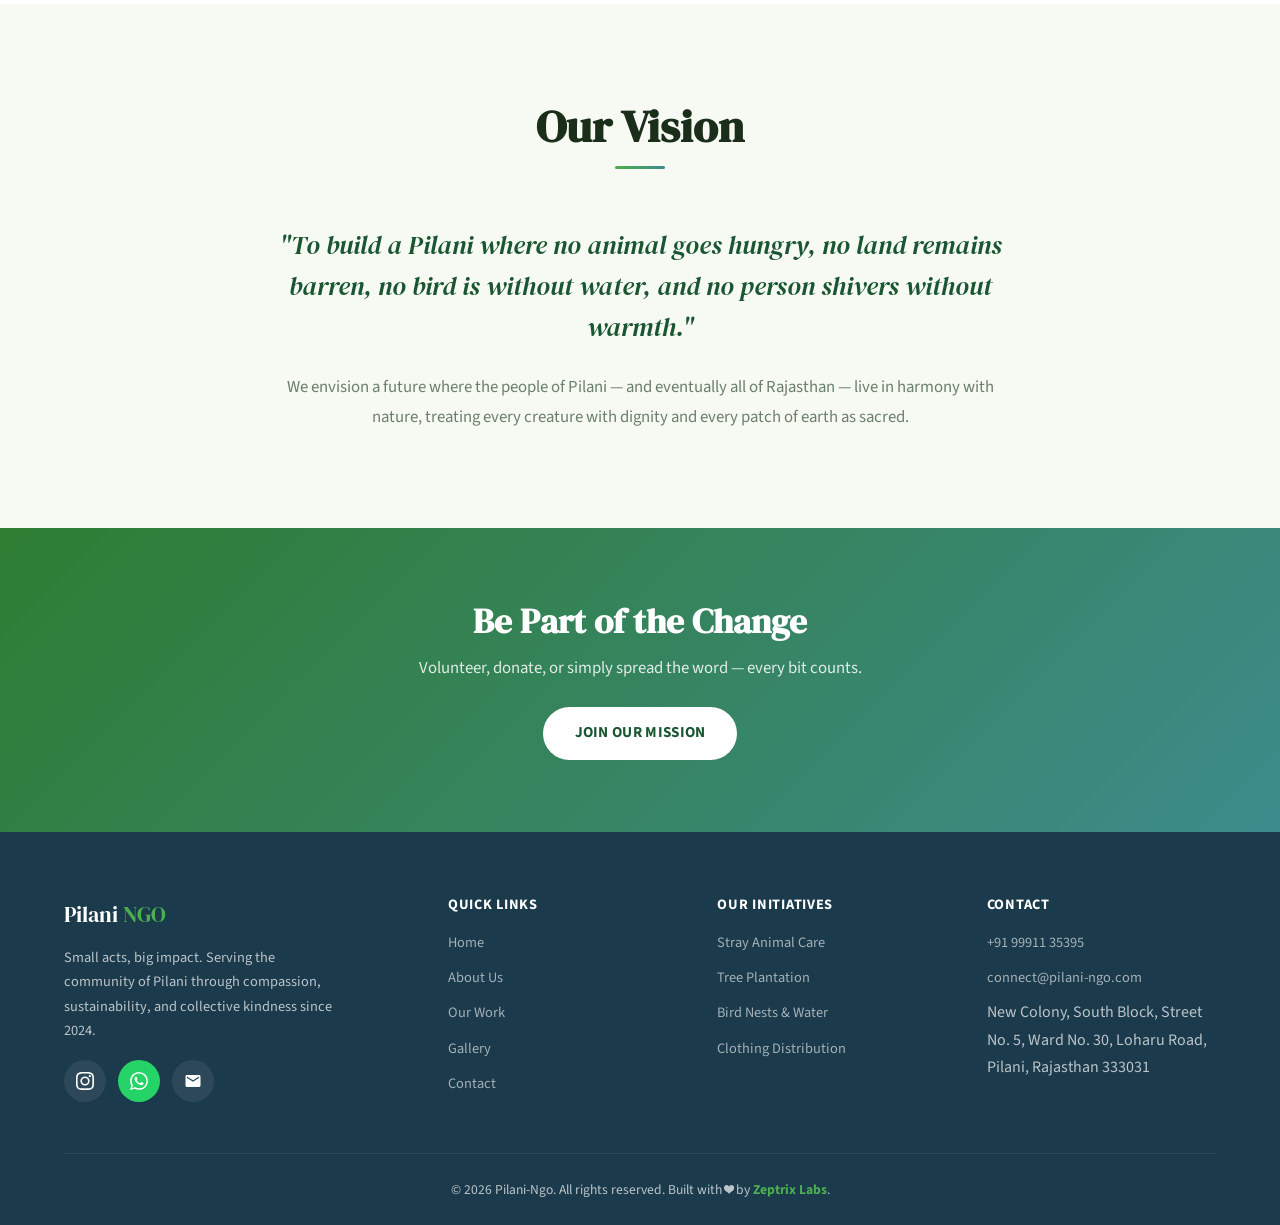
==== commit 1214f76c: "footer changes" ====
--- a/about.html
+++ b/about.html
@@ -31,7 +31,7 @@
         <div class="footer-col"><h4>Our Initiatives</h4><ul><li><a href="work.html">Stray Animal Care</a></li><li><a href="work.html">Tree Plantation</a></li><li><a href="work.html">Bird Nests & Water</a></li><li><a href="work.html">Clothing Distribution</a></li></ul></div>
         <div class="footer-col"><h4>Contact</h4><ul><li><a href="tel:+919991135395">+91 99911 35395</a></li><li><a href="mailto:connect@pilani-ngo.com">connect@pilani-ngo.com</a></li><li>New Colony, South Block, Street No. 5, Ward No. 30, Loharu Road, Pilani, Rajasthan 333031</li></ul></div>
       </div>
-      <div class="footer-bottom"><p>&copy; 2026 Pilani-Ngo. All rights reserved. Made by <a href="https://www.linkedin.com/in/amit-sheoran" target="_blank">Amit Sheoran</a> with 🙏 in Pilani.</p></div>
+      <div class="footer-bottom"><p>&copy; 2026 Pilani-Ngo. All rights reserved. Built with ❤️ by <a href="https://zeptrixlabs.com" target="_blank">Zeptrix Labs</a>.</p></div>
     </div>
   </footer>
   <a href="https://wa.me/919991135395?text=Hi%20Pilani%20NGO!%20%F0%9F%8C%B1%20I%20have%20a%20query." target="_blank" class="wa-float" aria-label="Chat on WhatsApp"><svg viewBox="0 0 24 24"><path d="M17.472 14.382c-.297-.149-1.758-.867-2.03-.967-.273-.099-.471-.148-.67.15-.197.297-.767.966-.94 1.164-.173.199-.347.223-.644.075-.297-.15-1.255-.463-2.39-1.475-.883-.788-1.48-1.761-1.653-2.059-.173-.297-.018-.458.13-.606.134-.133.298-.347.446-.52.149-.174.198-.298.298-.497.099-.198.05-.371-.025-.52-.075-.149-.669-1.612-.916-2.207-.242-.579-.487-.5-.669-.51-.173-.008-.371-.01-.57-.01-.198 0-.52.074-.792.372-.272.297-1.04 1.016-1.04 2.479 0 1.462 1.065 2.875 1.213 3.074.149.198 2.096 3.2 5.077 4.487.709.306 1.262.489 1.694.625.712.227 1.36.195 1.871.118.571-.085 1.758-.719 2.006-1.413.248-.694.248-1.289.173-1.413-.074-.124-.272-.198-.57-.347m-5.421 7.403h-.004a9.87 9.87 0 01-5.031-1.378l-.361-.214-3.741.982.998-3.648-.235-.374a9.86 9.86 0 01-1.51-5.26c.001-5.45 4.436-9.884 9.888-9.884 2.64 0 5.122 1.03 6.988 2.898a9.825 9.825 0 012.893 6.994c-.003 5.45-4.437 9.884-9.885 9.884m8.413-18.297A11.815 11.815 0 0012.05 0C5.495 0 .16 5.335.157 11.892c0 2.096.547 4.142 1.588 5.945L.057 24l6.305-1.654a11.882 11.882 0 005.683 1.448h.005c6.554 0 11.89-5.335 11.893-11.893a11.821 11.821 0 00-3.48-8.413z"/></svg><span class="wa-tooltip">Chat with us!</span></a>
